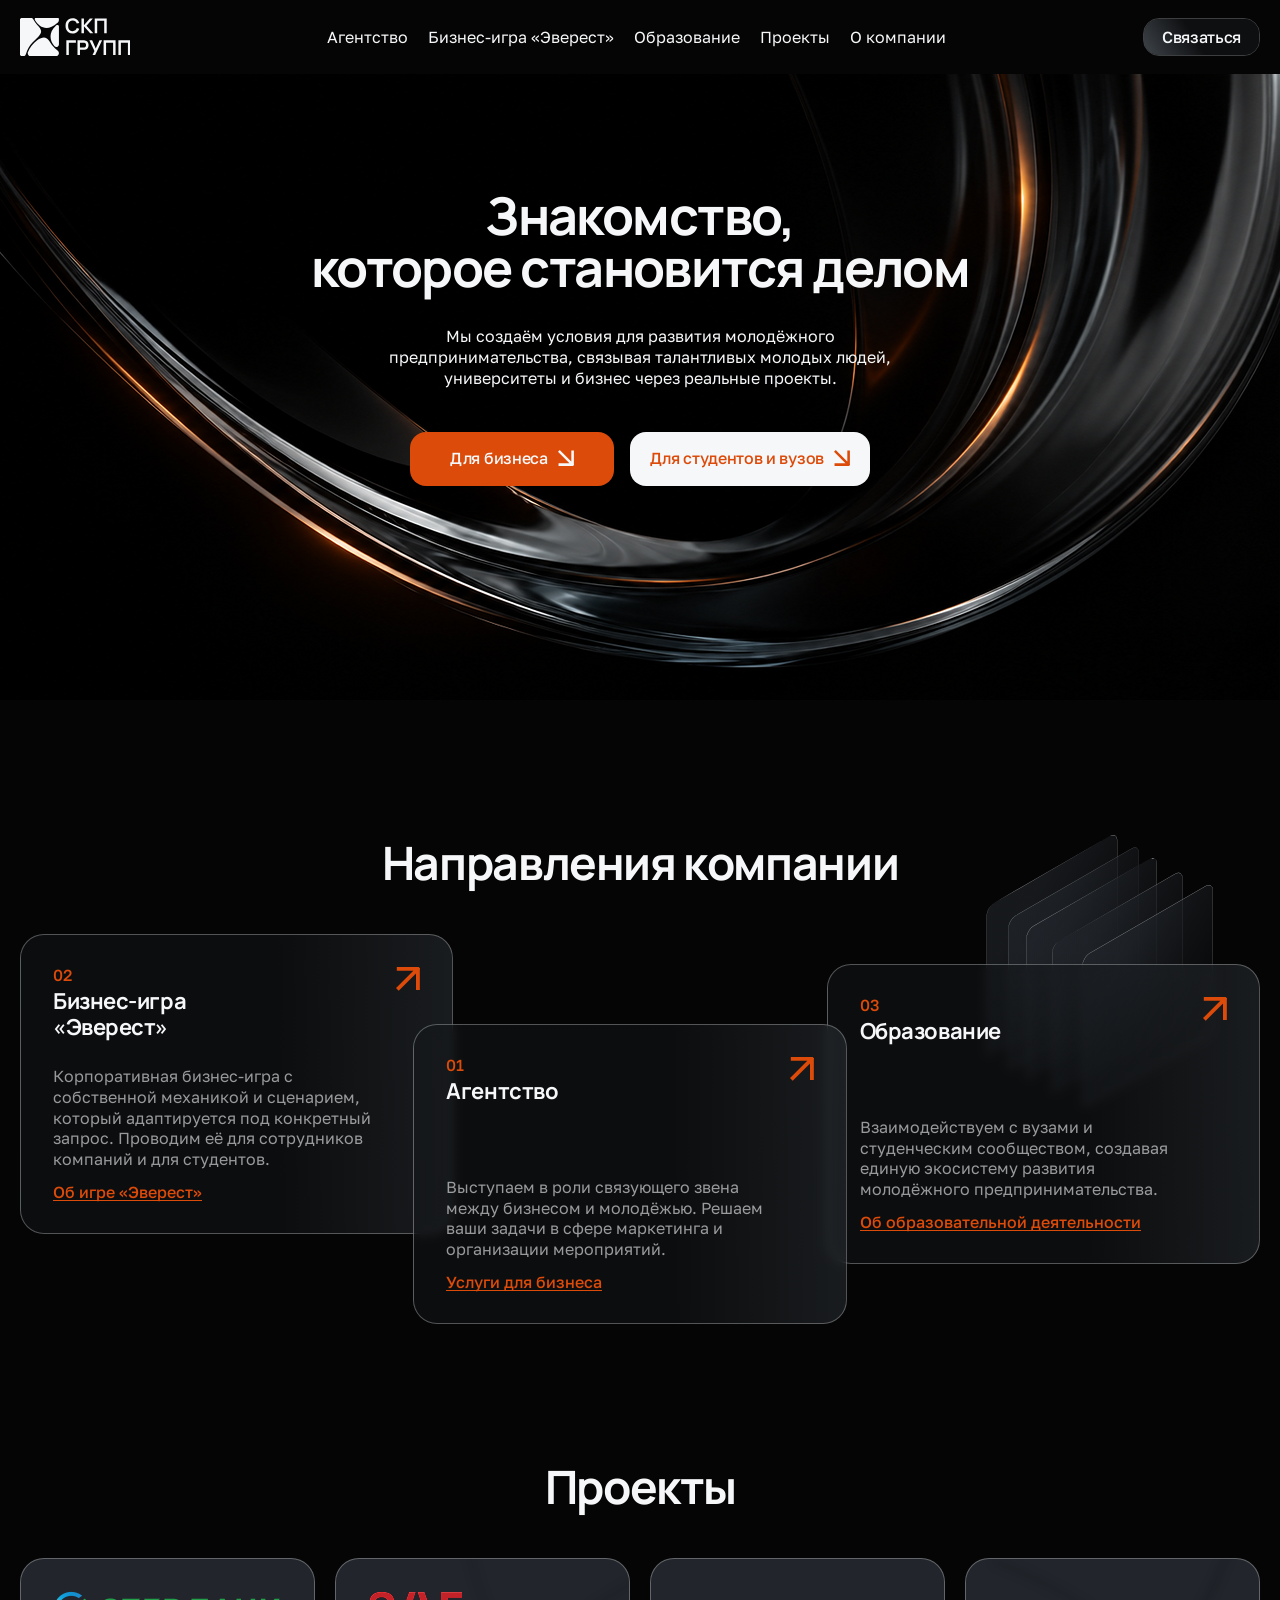
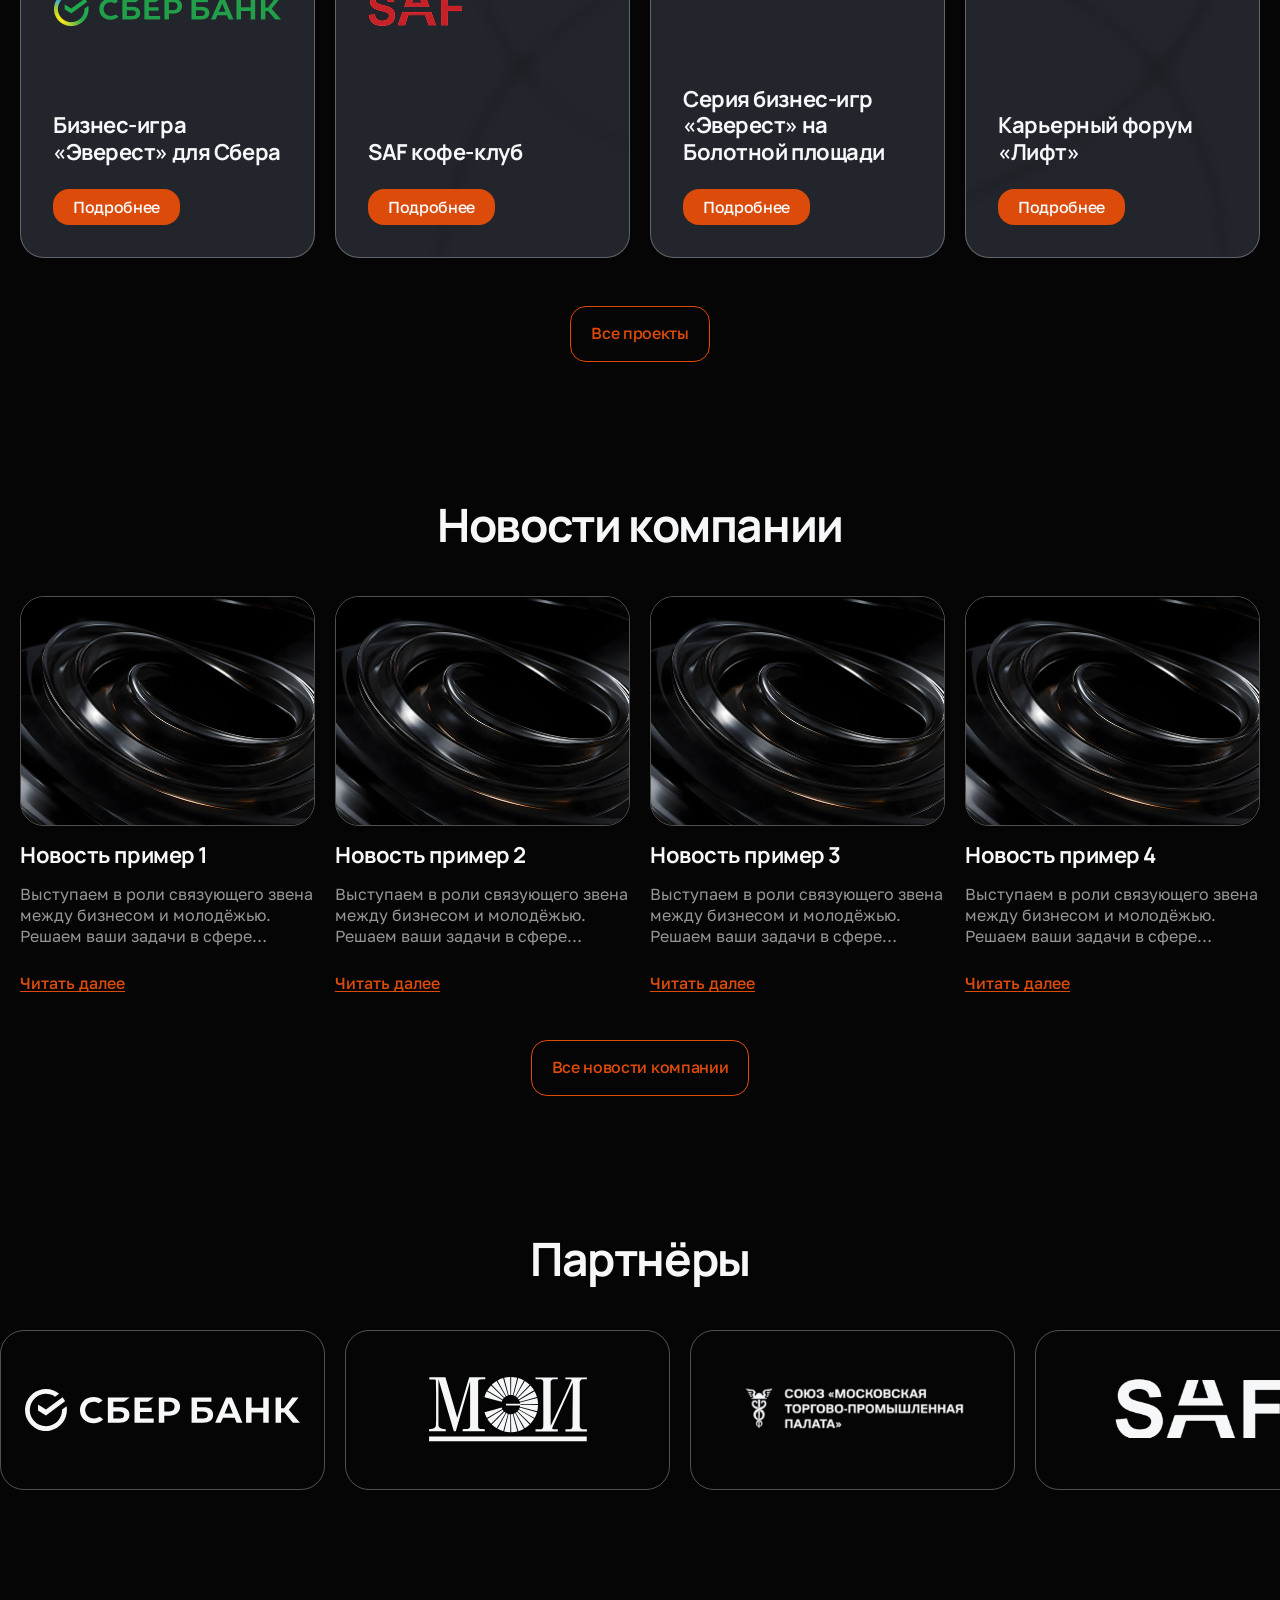
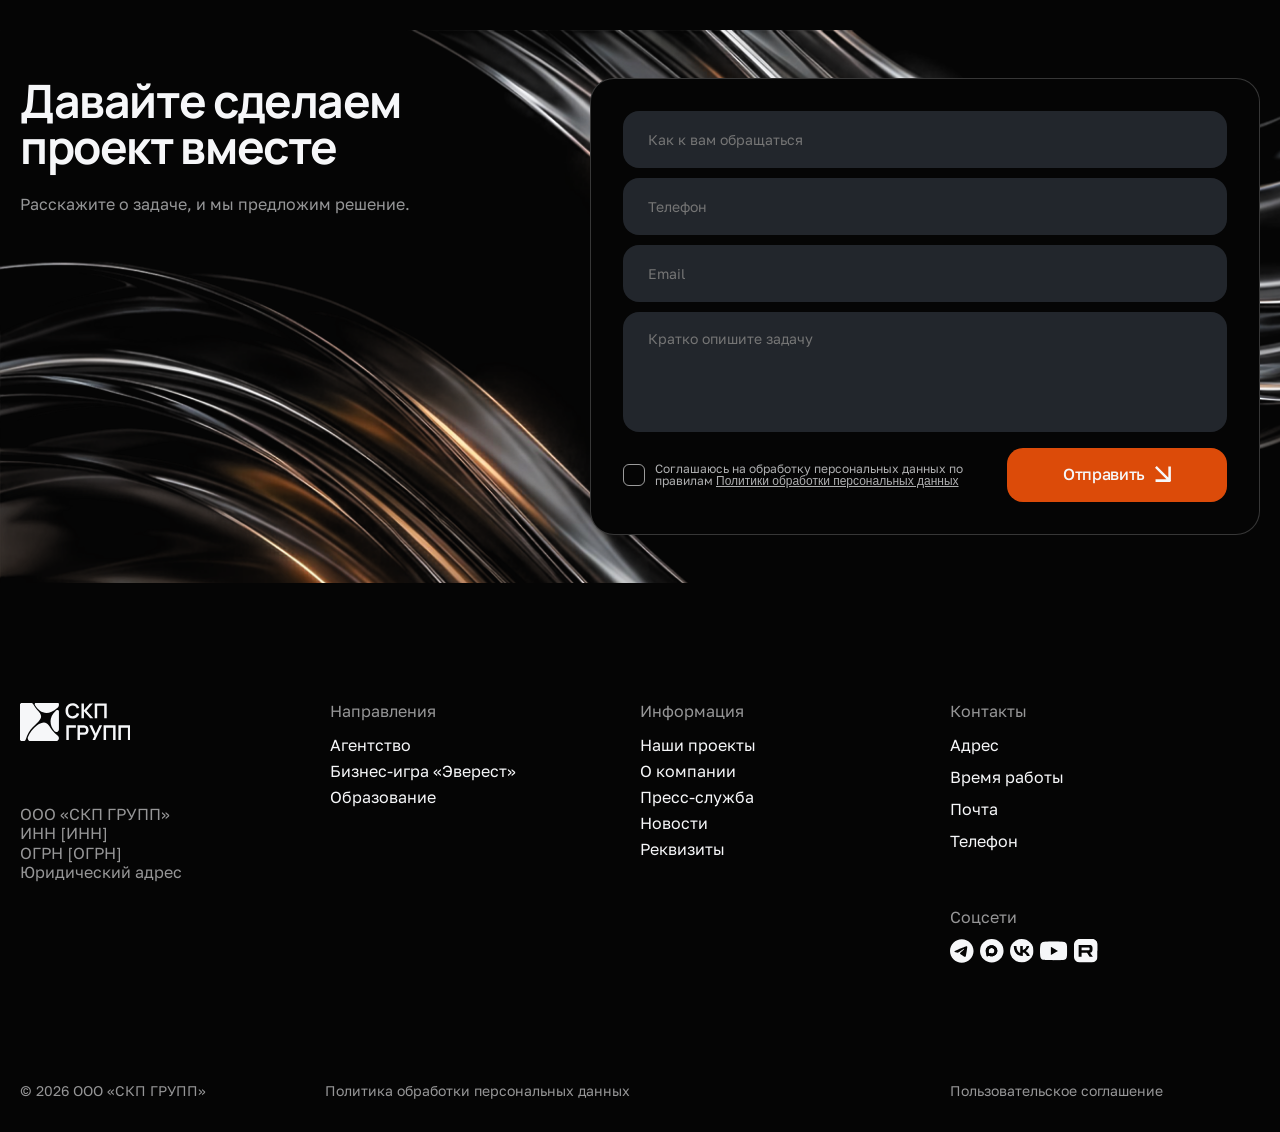
==== index.html @ 504bea9e "Add files via upload" ====
<!doctype html>
<html lang="en">
<head>
    <meta charset="UTF-8">
    <meta name="viewport"
          content="width=device-width, user-scalable=no, initial-scale=1.0, maximum-scale=1.0, minimum-scale=1.0">
    <meta http-equiv="X-UA-Compatible" content="ie=edge">
    <title>СКП ГРУПП</title>
    <link rel="stylesheet" href="./css/style.css">
</head>
<body>
<div class="wrapper">
    <header class="header">
        <div class="container">
            <div class="header-row">
                <a href="./index.html" class="header-logo">
                    <img src="./img/main/logo.svg" alt="">
                </a>
                <nav class="nav header-nav" data-nav-menu>
                    <ul class="nav-menu">
                        <li>
                            <a href="./directions.html">
                                Агентство
                            </a>
                        </li>
                        <li>
                            <a href="./services.html">
                                Бизнес-игра «Эверест»
                            </a>
                        </li>
                        <li>
                            <a href="./projects.html">
                                Образование
                            </a>
                        </li>
                        <li>
                            <a href="./laboratory.html">
                                Проекты
                            </a>
                        </li>
                        <li>
                            <a href="./prices.html">
                                О компании
                            </a>
                        </li>
                    </ul>
                </nav>
                <button class="header__button">
                    Связаться
                </button>
                <button class="header-burger" data-burger-button>
                    <span></span>
                    <span></span>
                    <span></span>
                </button>
            </div>
        </div>
    </header>
    <main class="main home-page">
        <section class="section hero">
            <div class="container">
                <div class="hero-row">
                    <div class="hero-content">
                        <h1 class="hero__title page-title">
                            Знакомство, <br>
                            которое становится делом
                        </h1>
                        <p class="hero__text section-text">
                            Мы создаём условия для развития молодёжного предпринимательства, связывая талантливых молодых людей, университеты и бизнес через реальные проекты.
                        </p>
                        <div class="hero-bottom">
                            <button class="hero-bottom__business button-orange-arrow">
                                Для бизнеса
                            </button>
                            <button class="hero-bottom__student button-white-arrow">
                                Для студентов и вузов
                            </button>
                        </div>
                    </div>
                </div>
            </div>
        </section>
        <section class="section directions">
            <div class="container">
                <div class="directions-row">
                    <div class="directions-decor">
                        <img src="./img/main/directions-decor.svg" alt="">
                    </div>
                    <h2 class="directions__title section-title">
                        Направления компании
                    </h2>
                    <div class="directions-content">
                        <div class="directions-block" data-aos="fade-in" data-aos-duration="1200" data-aos-delay="100">
                            <div class="directions-block__top">
                                <div class="directions-block__head">
                                    <span class="directions-block__number">
                                        02
                                    </span>
                                    <h3 class="directions-block__title">
                                        Бизнес-игра <br> «Эверест»
                                    </h3>
                                </div>
                                <div class="directions-block__arrow">
                                    <img src="./img/icons/arrow-right-top-orange.svg" alt="">
                                </div>
                            </div>
                            <div class="directions-block__bottom">
                                <p class="directions-block__text section-text">
                                    Корпоративная бизнес-игра с собственной механикой и сценарием, который адаптируется под конкретный запрос. Проводим её для сотрудников компаний и для студентов.
                                </p>
                                <a href="#" target="_blank" class="directions-block__link">
                                    Об игре «Эверест»
                                </a>
                            </div>
                        </div>
                        <div class="directions-block" data-aos="fade-in" data-aos-duration="1200" >
                            <div class="directions-block__top">
                                <div class="directions-block__head">
                                    <span class="directions-block__number">
                                        01
                                    </span>
                                    <h3 class="directions-block__title">
                                        Агентство
                                    </h3>
                                </div>
                                <div class="directions-block__arrow">
                                    <img src="./img/icons/arrow-right-top-orange.svg" alt="">
                                </div>
                            </div>
                            <div class="directions-block__bottom">
                                <p class="directions-block__text section-text">
                                    Выступаем в роли связующего звена между бизнесом и молодёжью. Решаем ваши задачи в сфере маркетинга и организации мероприятий.
                                </p>
                                <a href="#" target="_blank" class="directions-block__link">
                                    Услуги для бизнеса
                                </a>
                            </div>
                        </div>
                        <div class="directions-block" data-aos="fade-in" data-aos-duration="1200" data-aos-delay="200">
                            <div class="directions-block__top">
                                <div class="directions-block__head">
                                    <span class="directions-block__number">
                                        03
                                    </span>
                                    <h3 class="directions-block__title">
                                        Образование
                                    </h3>
                                </div>
                                <div class="directions-block__arrow">
                                    <img src="./img/icons/arrow-right-top-orange.svg" alt="">
                                </div>
                            </div>
                            <div class="directions-block__bottom">
                                <p class="directions-block__text section-text">
                                    Взаимодействуем с вузами и студенческим сообществом, создавая единую экосистему развития молодёжного предпринимательства.
                                </p>
                                <a href="#" target="_blank" class="directions-block__link">
                                    Об образовательной деятельности
                                </a>
                            </div>
                        </div>
                    </div>
                </div>
            </div>
        </section>
        <section class="section h-projects">
            <div class="container">
                <div class="h-projects-row">
                    <h2 class="h-projects__title section-title">
                        Проекты
                    </h2>
                    <div class="projects-content">
                        <a href="./project.html" class="projects-block" data-aos="fade-in" data-aos-duration="1200">
                            <div class="projects-block__logo">
                                <img src="./img/main/projects01.png" alt="">
                            </div>
                            <div class="projects-block__content">
                                <h3 class="projects-block__title">
                                    Бизнес-игра «Эверест» для Сбера
                                </h3>
                                <span class="projects-block__link">
                                    Подробнее
                                </span>
                            </div>
                        </a>
                        <a href="./project.html" class="projects-block" data-aos="fade-in" data-aos-duration="1200" data-aos-delay="100">
                            <div class="projects-block__logo">
                                <img src="./img/main/projects02.png" alt="">
                            </div>
                            <div class="projects-block__content">
                                <h3 class="projects-block__title">
                                    SAF кофе-клуб
                                </h3>
                                <span class="projects-block__link">
                                    Подробнее
                                </span>
                            </div>
                        </a>
                        <a href="./project.html" class="projects-block" data-aos="fade-in" data-aos-duration="1200" data-aos-delay="200">
                            <div class="projects-block__content">
                                <h3 class="projects-block__title">
                                    Серия бизнес-игр «Эверест» на Болотной площади
                                </h3>
                                <span class="projects-block__link">
                                    Подробнее
                                </span>
                            </div>
                        </a>
                        <a href="./project.html" class="projects-block" data-aos="fade-in" data-aos-duration="1200" data-aos-delay="300">
                            <div class="projects-block__content">
                                <h3 class="projects-block__title">
                                    Карьерный форум «Лифт»
                                </h3>
                                <span class="projects-block__link">
                                    Подробнее
                                </span>
                            </div>
                        </a>
                    </div>
                    <div class="h-projects-bottom">
                        <a href="./projects.html" class="h-projects-bottom__all button-orange">
                            Все проекты
                        </a>
                    </div>
                </div>
            </div>
        </section>
        <section class="section news">
            <div class="container">
                <div class="news-row">
                    <h2 class="news__title section-title">
                        Новости компании
                    </h2>
                    <div class="news-content">
                        <a href="./article.html" target="_blank" class="news-block" data-aos="fade-in" data-aos-duration="1200">
                            <div class="news-block__img">
                                <img src="./img/main/news01.jpg" alt="">
                            </div>
                            <div class="news-block__content">
                                <h3 class="news-block__title">
                                    Новость пример 1
                                </h3>
                                <p class="news-block__text section-text">
                                    Выступаем в роли связующего звена между бизнесом и молодёжью. Решаем ваши задачи в сфере маркетинга и организации мероприятий.
                                </p>
                                <span class="news-block__link">
                                    Читать далее
                                </span>
                            </div>
                        </a>
                        <a href="./article.html" target="_blank" class="news-block" data-aos="fade-in" data-aos-duration="1200" data-aos-delay="100">
                            <div class="news-block__img">
                                <img src="./img/main/news01.jpg" alt="">
                            </div>
                            <div class="news-block__content">
                                <h3 class="news-block__title">
                                    Новость пример 2
                                </h3>
                                <p class="news-block__text section-text">
                                    Выступаем в роли связующего звена между бизнесом и молодёжью. Решаем ваши задачи в сфере маркетинга и организации мероприятий.
                                </p>
                                <span class="news-block__link">
                                    Читать далее
                                </span>
                            </div>
                        </a>
                        <a href="./article.html" target="_blank" class="news-block" data-aos="fade-in" data-aos-duration="1200" data-aos-delay="200">
                            <div class="news-block__img">
                                <img src="./img/main/news01.jpg" alt="">
                            </div>
                            <div class="news-block__content">
                                <h3 class="news-block__title">
                                    Новость пример 3
                                </h3>
                                <p class="news-block__text section-text">
                                    Выступаем в роли связующего звена между бизнесом и молодёжью. Решаем ваши задачи в сфере маркетинга и организации мероприятий.
                                </p>
                                <span class="news-block__link">
                                    Читать далее
                                </span>
                            </div>
                        </a>
                        <a href="./article.html" target="_blank" class="news-block" data-aos="fade-in" data-aos-duration="1200" data-aos-delay="300">
                            <div class="news-block__img">
                                <img src="./img/main/news01.jpg" alt="">
                            </div>
                            <div class="news-block__content">
                                <h3 class="news-block__title">
                                    Новость пример 4
                                </h3>
                                <p class="news-block__text section-text">
                                    Выступаем в роли связующего звена между бизнесом и молодёжью. Решаем ваши задачи в сфере маркетинга и организации мероприятий.
                                </p>
                                <span class="news-block__link">
                                    Читать далее
                                </span>
                            </div>
                        </a>
                    </div>
                    <a href="./blog.html" class="news-link__all button-orange">
                        Все новости компании
                    </a>
                </div>
            </div>
        </section>
        <section class="section partners">
            <div class="partners-row">
                <h2 class="partners__title section-title">
                    Партнёры
                </h2>
                <div class="partners-content">
                    <div class="partners-line">
                        <div class="partners-block">
                            <img src="./img/main/partners01.svg" alt="">
                        </div>
                        <div class="partners-block">
                            <img src="./img/main/partners02.svg" alt="">
                        </div>
                        <div class="partners-block">
                            <img src="./img/main/partners03.svg" alt="">
                        </div>
                        <div class="partners-block">
                            <img src="./img/main/partners04.svg" alt="">
                        </div>
                        <div class="partners-block">
                            <img src="./img/main/partners01.svg" alt="">
                        </div>
                        <div class="partners-block">
                            <img src="./img/main/partners02.svg" alt="">
                        </div>
                        <div class="partners-block">
                            <img src="./img/main/partners03.svg" alt="">
                        </div>
                        <div class="partners-block">
                            <img src="./img/main/partners04.svg" alt="">
                        </div>
                    </div>
                    <div class="partners-line">
                        <div class="partners-block">
                            <img src="./img/main/partners01.svg" alt="">
                        </div>
                        <div class="partners-block">
                            <img src="./img/main/partners02.svg" alt="">
                        </div>
                        <div class="partners-block">
                            <img src="./img/main/partners03.svg" alt="">
                        </div>
                        <div class="partners-block">
                            <img src="./img/main/partners04.svg" alt="">
                        </div>
                        <div class="partners-block">
                            <img src="./img/main/partners01.svg" alt="">
                        </div>
                        <div class="partners-block">
                            <img src="./img/main/partners02.svg" alt="">
                        </div>
                        <div class="partners-block">
                            <img src="./img/main/partners03.svg" alt="">
                        </div>
                        <div class="partners-block">
                            <img src="./img/main/partners04.svg" alt="">
                        </div>
                    </div>
                </div>
            </div>
        </section>
        <section class="section consultation">
            <div class="container">
                <div class="consultation-row">
                    <div class="consultation-left">
                        <h2 class="consultation-left__title section-title">
                            Давайте сделаем проект вместе
                        </h2>
                        <p class="consultation-left__text section-text">
                            Расскажите о задаче, и мы предложим решение.
                        </p>
                    </div>
                    <div class="consultation-right">
                        <div class="consultation-form">
                            <form action="#">
                                <label class="consultation-form__input">
                                    <input type="text" placeholder="Как к вам обращаться">
                                </label>
                                <label class="consultation-form__input">
                                    <input type="number" placeholder="Телефон">
                                </label>
                                <label class="consultation-form__input">
                                    <input type="email" placeholder="Email">
                                </label>
                                <label class="consultation-form__area">
                                    <textarea placeholder="Кратко опишите задачу"></textarea>
                                </label>
                                <div class="consultation-form__bottom">
                                    <label class="consultation-form__checkbox">
                                        <input type="checkbox" required>
                                        <span class="consultation-form__checkbox-decor">
                                            <svg width="12" height="9" viewBox="0 0 12 9" fill="none" xmlns="http://www.w3.org/2000/svg">
                                                <path d="M0.691406 4.35807L3.89974 7.56641L10.7747 0.691406" stroke="white" stroke-width="1.95556"></path>
                                            </svg>
                                        </span>
                                        <p class="consultation-form__checkbox-text">
                                            Соглашаюсь на обработку персональных данных по правилам <a href="./privacy.html" target="_blank">Политики обработки персональных данных</a>
                                        </p>
                                    </label>
                                    <button class="consultation-form__button button-orange-arrow">
                                        Отправить
                                    </button>
                                </div>
                            </form>
                        </div>
                    </div>
                </div>
            </div>
        </section>
    </main>
    <footer class="footer">
        <div class="container">
            <div class="footer-row">
                <div class="footer-top">
                    <div class="footer-left">
                        <a href="./index.html" class="footer-left__logo">
                            <img src="./img/main/logo.svg" alt="">
                        </a>
                        <div class="footer-left__info">
                            <p>
                                ООО «СКП ГРУПП»
                            </p>
                            <p>
                                ИНН [ИНН]
                            </p>
                            <p>
                                ОГРН [ОГРН]
                            </p>
                            <p>
                                Юридический адрес
                            </p>
                        </div>
                    </div>
                    <div class="footer-menu">
                        <h3 class="footer-menu__title">
                            Направления
                        </h3>
                        <ul class="footer-menu__list">
                            <li>
                                <a href="#">
                                    Агентство
                                </a>
                            </li>
                            <li>
                                <a href="#">
                                    Бизнес-игра «Эверест»
                                </a>
                            </li>
                            <li>
                                <a href="#">
                                    Образование
                                </a>
                            </li>
                        </ul>
                    </div>
                    <div class="footer-menu">
                        <h3 class="footer-menu__title">
                            Информация
                        </h3>
                        <ul class="footer-menu__list">
                            <li>
                                <a href="#">
                                    Наши проекты
                                </a>
                            </li>
                            <li>
                                <a href="#">
                                    О компании
                                </a>
                            </li>
                            <li>
                                <a href="#">
                                    Пресс-служба
                                </a>
                            </li>
                            <li>
                                <a href="#">
                                    Новости
                                </a>
                            </li>
                            <li>
                                <a href="#">
                                    Реквизиты
                                </a>
                            </li>
                        </ul>
                    </div>
                    <div class="footer-right">
                        <div class="footer-contacts">
                            <h3 class="footer-menu__title">
                                Контакты
                            </h3>
                            <div class="footer-contacts__list">
                                <p>
                                    Адрес
                                </p>
                                <p>
                                    Время работы
                                </p>
                                <a href="mailto:">
                                    Почта
                                </a>
                                <a href="tel:">
                                    Телефон
                                </a>
                            </div>
                        </div>
                        <div class="footer-socials">
                            <h3 class="footer-menu__title">
                                Соцсети
                            </h3>
                            <div class="footer-socials__list">
                                <a href="#" class="footer-socials__link">
                                    <svg width="25" height="25" viewBox="0 0 25 25" fill="none" xmlns="http://www.w3.org/2000/svg">
                                        <g clip-path="url(#clip0_42_666)">
                                            <path d="M24.537 12.4384C24.537 19.2142 19.0442 24.707 12.2685 24.707C5.4928 24.707 0 19.2142 0 12.4384C0 5.66272 5.4928 0.169922 12.2685 0.169922C19.0442 0.169922 24.537 5.66272 24.537 12.4384ZM12.7082 9.22708C11.5149 9.72341 9.12996 10.7507 5.55344 12.3089C4.97267 12.5399 4.66843 12.7658 4.64074 12.9867C4.59393 13.3601 5.06149 13.5071 5.69819 13.7073C5.78479 13.7346 5.87453 13.7628 5.96652 13.7927C6.59293 13.9963 7.43557 14.2345 7.87361 14.244C8.27097 14.2526 8.71446 14.0888 9.20409 13.7525C12.5457 11.4968 14.2707 10.3567 14.379 10.3321C14.4554 10.3148 14.5613 10.293 14.633 10.3567C14.7048 10.4205 14.6977 10.5412 14.6901 10.5736C14.6438 10.7711 12.8084 12.4774 11.8587 13.3604C11.5626 13.6357 11.3525 13.8309 11.3096 13.8755C11.2134 13.9754 11.1154 14.0699 11.0212 14.1607C10.4392 14.7217 10.0028 15.1424 11.0454 15.8294C11.5463 16.1596 11.9472 16.4326 12.3472 16.7049C12.784 17.0024 13.2196 17.2991 13.7833 17.6686C13.9269 17.7627 14.064 17.8605 14.1976 17.9557C14.7059 18.3181 15.1626 18.6437 15.7268 18.5917C16.0546 18.5616 16.3933 18.2533 16.5652 17.3339C16.9717 15.1612 17.7706 10.4534 17.9552 8.51351C17.9714 8.34354 17.951 8.12603 17.9347 8.03054C17.9183 7.93505 17.8842 7.799 17.7601 7.69829C17.6131 7.57902 17.3862 7.55387 17.2847 7.55565C16.8232 7.56378 16.1153 7.80995 12.7082 9.22708Z" fill-rule="evenodd" clip-rule="evenodd" fill="#F6F7F9"/>
                                        </g>
                                        <defs>
                                            <clipPath id="clip0_42_666">
                                                <rect width="25" height="25" fill="white"/>
                                            </clipPath>
                                        </defs>
                                    </svg>
                                </a>
                                <a href="#" class="footer-socials__link">
                                    <svg width="25" height="25" viewBox="0 0 25 25" fill="none" xmlns="http://www.w3.org/2000/svg">
                                        <circle cx="12.2685" cy="12.2685" r="12.2685" fill="#F6F7F9"/>
                                        <path d="M12.1358 6.48145C8.81898 6.48145 6.01953 8.96008 6.01953 12.2547C6.01953 13.6158 6.27693 14.5607 6.5074 15.4068L6.51676 15.4412C6.7122 16.1351 6.88464 16.7707 6.88464 17.5229C6.96801 18.5249 8.87933 17.9392 9.48291 17.1898C10.4371 17.8559 10.9861 18.0225 12.1674 18.0225C15.4328 18.0057 18.0677 15.4388 18.0565 12.2853C18.0565 9.08222 15.4554 6.48145 12.1358 6.48145ZM12.2162 9.32923C10.601 9.24874 9.34205 10.3285 9.06326 12.0216C8.83333 13.4233 9.24148 15.1303 9.58925 15.2191C9.75595 15.258 10.1756 14.9304 10.4371 14.6779C10.8696 14.9664 11.3732 15.1397 11.8972 15.1803C13.5709 15.258 15.001 14.0275 15.1134 12.413C15.1788 10.795 13.8902 9.42461 12.2162 9.33201V9.32923Z" fill-rule="evenodd" clip-rule="evenodd" fill="#050505"/>
                                        <path d="M6.01953 12.2547C6.01953 8.96008 8.81898 6.48145 12.1358 6.48145C15.4554 6.48145 18.0565 9.08222 18.0565 12.2853C18.0677 15.4388 15.4328 18.0057 12.1674 18.0225C10.9861 18.0225 10.4371 17.8559 9.48291 17.1898C8.87933 17.9392 6.96801 18.5249 6.88464 17.5229C6.88464 16.7707 6.7122 16.1351 6.51676 15.4412L6.5074 15.4068C6.27693 14.5607 6.01953 13.6158 6.01953 12.2547ZM12.2162 9.32923C10.601 9.24874 9.34205 10.3285 9.06326 12.0216C8.83333 13.4233 9.24148 15.1303 9.58925 15.2191C9.75595 15.258 10.1756 14.9304 10.4371 14.6779C10.8696 14.9664 11.3732 15.1397 11.8972 15.1803C13.5709 15.258 15.001 14.0275 15.1134 12.413C15.1788 10.795 13.8902 9.42461 12.2162 9.33201V9.32923Z" fill="#050505"/>
                                    </svg>
                                </a>
                                <a href="#" class="footer-socials__link">
                                    <svg width="25" height="25" viewBox="0 0 25 25" fill="none" xmlns="http://www.w3.org/2000/svg">
                                        <g clip-path="url(#clip0_42_671)">
                                            <circle cx="12.2685" cy="12.2685" r="12.2685" fill="#F6F7F9"/>
                                            <path d="M3.92578 7.36035C4.06126 13.7975 7.31279 17.6659 13.0135 17.6659H13.3367V13.9831C15.4314 14.1895 17.0154 15.7059 17.6511 17.6659H20.611C19.7981 14.7362 17.6615 13.1166 16.3275 12.4977C17.6615 11.7343 19.5374 9.87742 19.9856 7.36035H17.2967C16.7131 9.40289 14.9833 11.2598 13.3367 11.4351V7.36035H10.6477V14.4989C8.98027 14.0863 6.87513 12.085 6.78133 7.36035H3.92578Z" fill="#050505"/>
                                        </g>
                                        <defs>
                                            <clipPath id="clip0_42_671">
                                                <rect width="24.537" height="24.537" fill="white"/>
                                            </clipPath>
                                        </defs>
                                    </svg>
                                </a>
                                <a href="#" class="footer-socials__link footer-socials__link_yt">
                                    <svg width="29" height="20" viewBox="0 0 29 20" fill="none" xmlns="http://www.w3.org/2000/svg">
                                        <g clip-path="url(#clip0_42_674)">
                                            <path d="M25.1034 0.585003C26.3169 0.911019 27.2769 1.87097 27.6029 3.08447C28.2006 5.29416 28.2187 9.87652 28.2187 9.87652C28.2187 9.87652 28.2187 14.477 27.621 16.6686C27.295 17.8821 26.335 18.842 25.1215 19.1681C22.93 19.7657 14.1093 19.7657 14.1093 19.7657C14.1093 19.7657 5.28874 19.7657 3.09717 19.1681C1.88366 18.842 0.92372 17.8821 0.597701 16.6686C0 14.4589 0 9.87652 0 9.87652C0 9.87652 0 5.29416 0.579588 3.10259C0.905606 1.88908 1.86555 0.929137 3.07906 0.603121C5.27063 0.00541239 14.0912 -0.0126953 14.0912 -0.0126953C14.0912 -0.0126953 22.9118 -0.0126953 25.1034 0.585003ZM18.6012 9.87653L11.2839 14.1148V5.63829L18.6012 9.87653Z" fill-rule="evenodd" clip-rule="evenodd" fill="#F6F7F9"/>
                                        </g>
                                        <defs>
                                            <clipPath id="clip0_42_674">
                                                <rect width="28.2187" height="19.7531" fill="white"/>
                                            </clipPath>
                                        </defs>
                                    </svg>
                                </a>
                                <a href="#" class="footer-socials__link">
                                    <svg width="24" height="24" viewBox="0 0 24 24" fill="none" xmlns="http://www.w3.org/2000/svg">
                                        <g clip-path="url(#clip0_42_676)">
                                            <path d="M5.71899 23.5156H17.7942C20.9524 23.5156 23.5132 20.9547 23.5132 17.7966V5.71899C23.5156 2.5679 20.9641 0.00940623 17.813 0H5.70253C2.55144 0.00940623 0 2.5679 0 5.71899V17.7942C0 20.9547 2.56085 23.5156 5.71899 23.5156Z" fill="#F6F7F9"/>
                                            <path d="M17.8131 0H11.7578C11.7578 6.49265 17.023 11.7578 23.5156 11.7578V5.71899C23.5156 2.5679 20.9642 0.00940623 17.8131 0Z" fill="#F6F7F9"/>
                                            <path d="M14.5258 11.2216H7.57931V8.47267H14.5258C14.9326 8.47267 15.2148 8.54322 15.3559 8.66785C15.497 8.79249 15.5864 9.02059 15.5864 9.35451V10.3422C15.5864 10.6949 15.4994 10.923 15.3559 11.0476C15.2148 11.1699 14.9326 11.2216 14.5258 11.2216ZM15.0032 5.87891H4.63281V17.6367H7.57931V13.8107H13.0091L15.584 17.6367H18.8833L16.0426 13.7942C17.089 13.639 17.5593 13.3169 17.9473 12.7901C18.3353 12.261 18.5305 11.4145 18.5305 10.2881V9.40624C18.5305 8.73605 18.46 8.20695 18.3353 7.80248C18.2107 7.39801 18.0014 7.04528 17.7004 6.72782C17.383 6.42682 17.0302 6.21753 16.6069 6.07644C16.1837 5.94945 15.6546 5.87891 15.0032 5.87891Z" fill="#050505"/>
                                        </g>
                                        <defs>
                                            <clipPath id="clip0_42_676">
                                                <rect width="23.5156" height="23.5156" fill="white"/>
                                            </clipPath>
                                        </defs>
                                    </svg>
                                </a>
                            </div>
                        </div>
                    </div>
                </div>
                <div class="footer-bottom">
                    <p class="footer-bottom__copyright">
                        © 2026 ООО «СКП ГРУПП»
                    </p>
                    <a href="./privacy.html" target="_blank" class="footer-bottom__privacy">
                        Политика обработки персональных данных
                    </a>
                    <a href="./privacy.html" target="_blank" class="footer-bottom__agreement">
                        Пользовательское соглашение
                    </a>
                </div>
            </div>
        </div>
    </footer>
    <div class="modal-bg review-modal" data-modal="review-modal">
        <div class="review-content">
            <button class="reviews-modal__close modal-close" data-modal-close="review-modal">
                <svg xmlns="http://www.w3.org/2000/svg" width="24" height="24" viewBox="0 0 24 24" fill="none">
                    <rect x="4" y="18.1421" width="20" height="2" transform="rotate(-45 4 18.1421)" fill="#1F41FF"/>
                    <rect x="5.63574" y="4.22192" width="20" height="2" transform="rotate(45 5.63574 4.22192)"
                          fill="#1F41FF"/>
                </svg>
            </button>
            <div class="review-block__icon">
                <img src="./img/icons/user.svg" alt="">
            </div>
            <div class="review-block__company">
                <h3>
                    Андрей Колосов
                </h3>
                <p>
                    Главный инженер строительной компании «РегионСтрой»
                </p>
            </div>
            <p class="review-block__info">
                Сотрудничество с компанией «ГлавГеоПроект» оставило исключительно положительное впечатление. Работы по
                инженерным изысканиям были выполнены качественно и в чётко оговорённые сроки. Сотрудничество с компанией
                «ГлавГеоПроект» оставило исключительно положительное впечатление. Работы по инженерным изысканиям были
                выполнены качественно и в чётко оговорённые сроки.
            </p>
            <p class="review-block__city">
                г. Екатеринбург
            </p>
        </div>
    </div>
    <div class="modal-bg feedback-modal" data-modal="feedback-modal">
        <div class="feedback-content">
            <button class="feedback-modal__close modal-close" data-modal-close="feedback-modal">
                <svg xmlns="http://www.w3.org/2000/svg" width="24" height="24" viewBox="0 0 24 24" fill="none">
                    <rect x="4" y="18.1421" width="20" height="2" transform="rotate(-45 4 18.1421)" fill="#1F41FF"/>
                    <rect x="5.63574" y="4.22192" width="20" height="2" transform="rotate(45 5.63574 4.22192)"
                          fill="#1F41FF"/>
                </svg>
            </button>
            <div class="feedback-top">
                <h2 class="feedback-top__title">
                    Оставьте ваши контакты
                </h2>
                <p class="feedback-top__text">
                    Специалист нашей компании свяжется с вами в ближайшее время и уточнит все детали проекта.
                </p>
            </div>
            <div class="feedback-form">
                <form action="#">
                    <label class="form-input form-input__name">
                                    <span class="form-input__text">
                                        Ваше имя
                                    </span>
                        <input type="text">
                    </label>
                    <label class="form-input form-input__phone">
                                    <span class="form-input__flag">
                                        <img src="./img/icons/ru-flag.svg" alt="">
                                    </span>
                        <input type="text" placeholder="+7  ( _ _ _ )  _ _ _  _ _  _ _" data-input-tel>
                    </label>
                    <button class="button-transparent">
                        <span class="button-transparent__arrow">
                                    <svg width="12" height="10" viewBox="0 0 12 10" fill="none"
                                         xmlns="http://www.w3.org/2000/svg">
                                        <path d="M11.9024 4.80372L6.90236 0.637055C6.80664 0.557836 6.66439 0.533695 6.53907 0.57682C6.41439 0.619685 6.33336 0.721143 6.33336 0.833435V1.38898C6.33336 1.46276 6.36851 1.5333 6.43101 1.58539L9.86201 4.44455H1C0.81575 4.44458 0.666656 4.5688 0.666656 4.72234V5.27789C0.666656 5.43143 0.81575 5.55567 1 5.55567H9.86201L6.43101 8.41484C6.36851 8.46692 6.33336 8.53744 6.33336 8.61125V9.16679C6.33336 9.27911 6.41442 9.38054 6.53907 9.42341C6.58042 9.43778 6.6237 9.44458 6.66667 9.44458C6.75326 9.44458 6.83854 9.41638 6.90236 9.3632L11.9024 5.19653C12.0326 5.08802 12.0326 4.91224 11.9024 4.80372Z"
                                              fill="#1F41FF"/>
                                    </svg>
                                </span>
                    </button>
                    <label class="form-checkbox">
                        <input type="checkbox">
                        <p class="form-checkbox__text">
                            Я согласен с <a href="./privacy.html" target="_blank">политикой
                            конфиденциальности данных</a>
                        </p>
                    </label>
                </form>
            </div>
        </div>
    </div>
<!--    После успешной отправки формы добавь класс "fade-out" к блоку "thanks-modal",-->
<!--    чтобы он автоматически исчез через 10 секунд-->
    <div class="modal-bg thanks-modal" data-modal="thanks-modal">
        <div class="thanks-content">
            <button class="thanks-modal__close modal-close" data-modal-close="thanks-modal">
                <svg xmlns="http://www.w3.org/2000/svg" width="24" height="24" viewBox="0 0 24 24" fill="none">
                    <rect x="4" y="18.1421" width="20" height="2" transform="rotate(-45 4 18.1421)" fill="#1F41FF"/>
                    <rect x="5.63574" y="4.22192" width="20" height="2" transform="rotate(45 5.63574 4.22192)"
                          fill="#1F41FF"/>
                </svg>
            </button>
            <div class="thanks__logo">
                <img src="./img/main/logo.svg" alt="">
            </div>
            <h2 class="thanks__title">
                Спасибо что доверились компании главгеотех
            </h2>
            <p class="thanks__text">
                Наш специалист скоро с вами свяжется
            </p>
        </div>
    </div>
</div>
</body>
<script src="./js/aos.js"></script>
<script src="./js/fancybox.umd.js"></script>
<script src="./js/swiper-bundle.min.js"></script>
<script src="./js/app.js"></script>
</html>
---- css/style.css ----
@import "libs/swiper-bundle.min.css";
@import "libs/aos.css";
@import "libs/fancybox.css";
@import "basic/fonts.css";
@import "basic/main.css";
@import "layouts/header.css";
@import "layouts/consultation.css";
@import "layouts/popup.css";
@import "layouts/footer.css";
@import "pages/home.css";
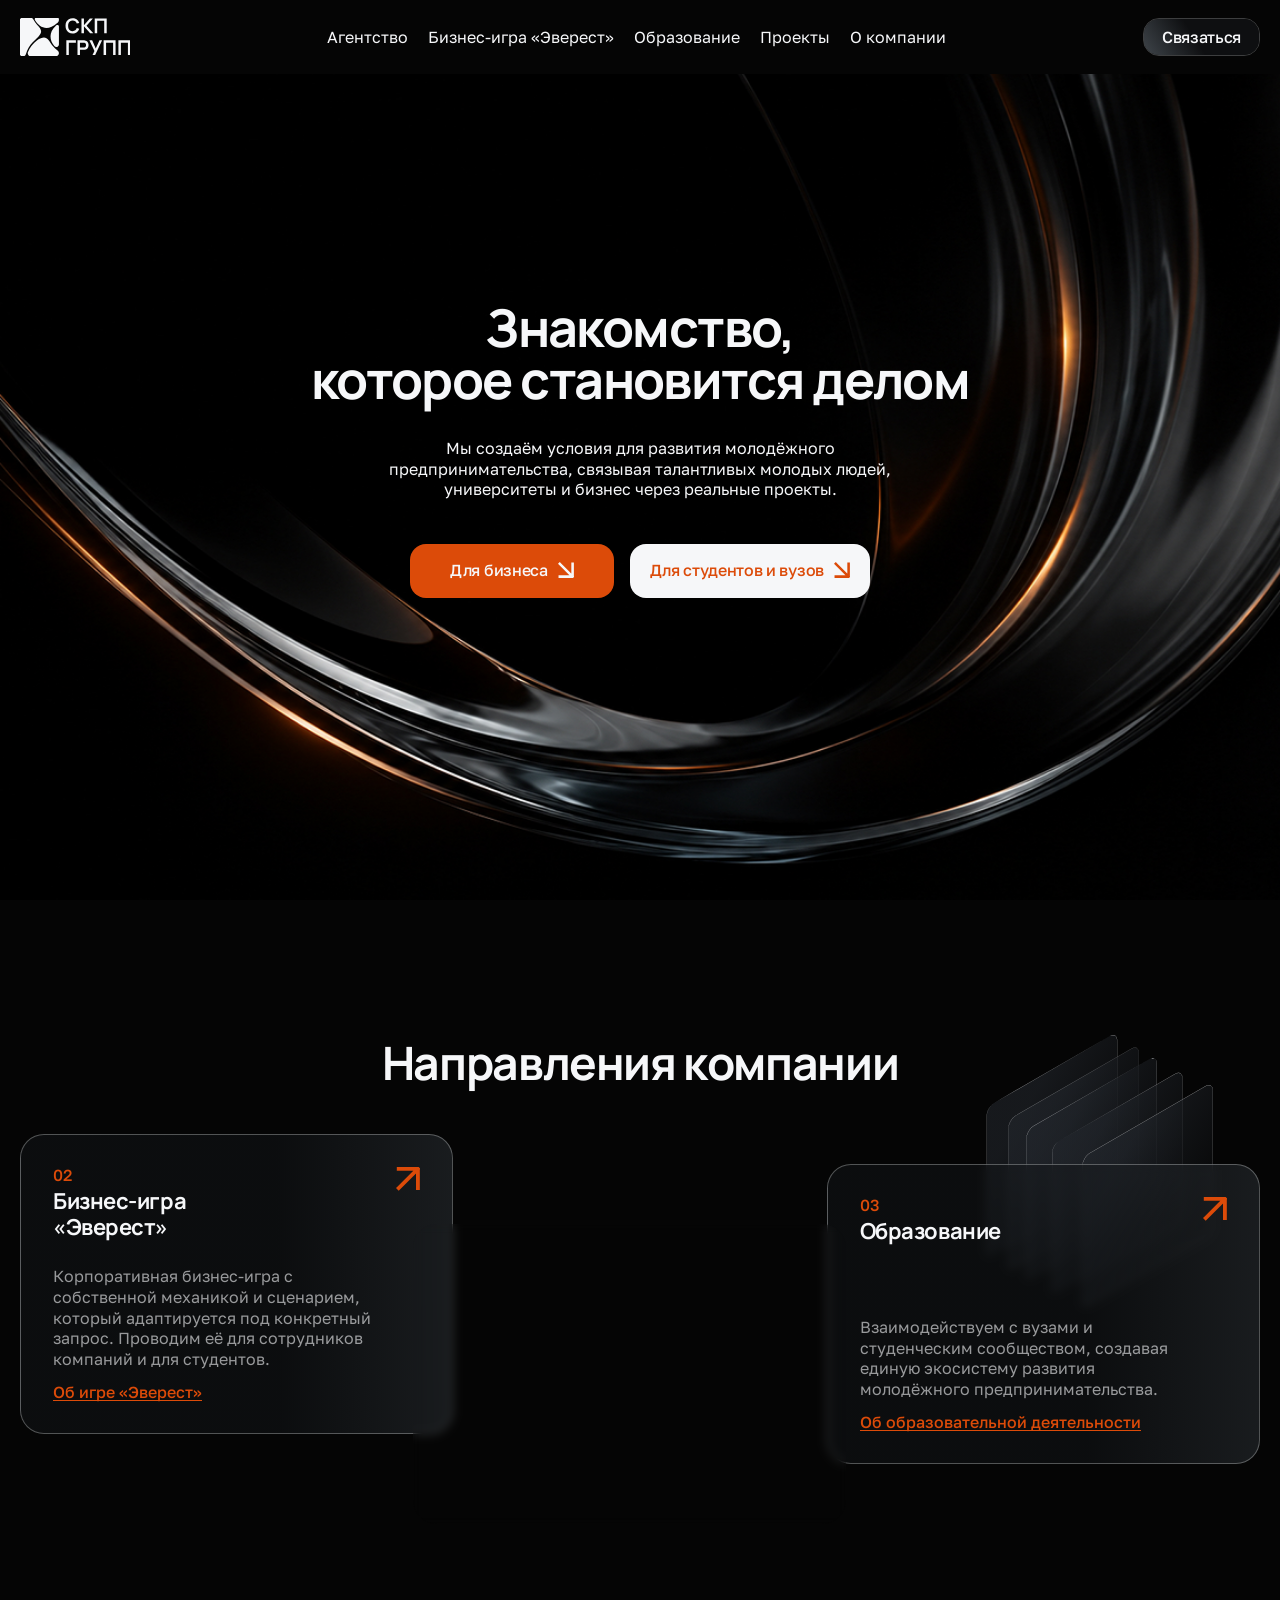
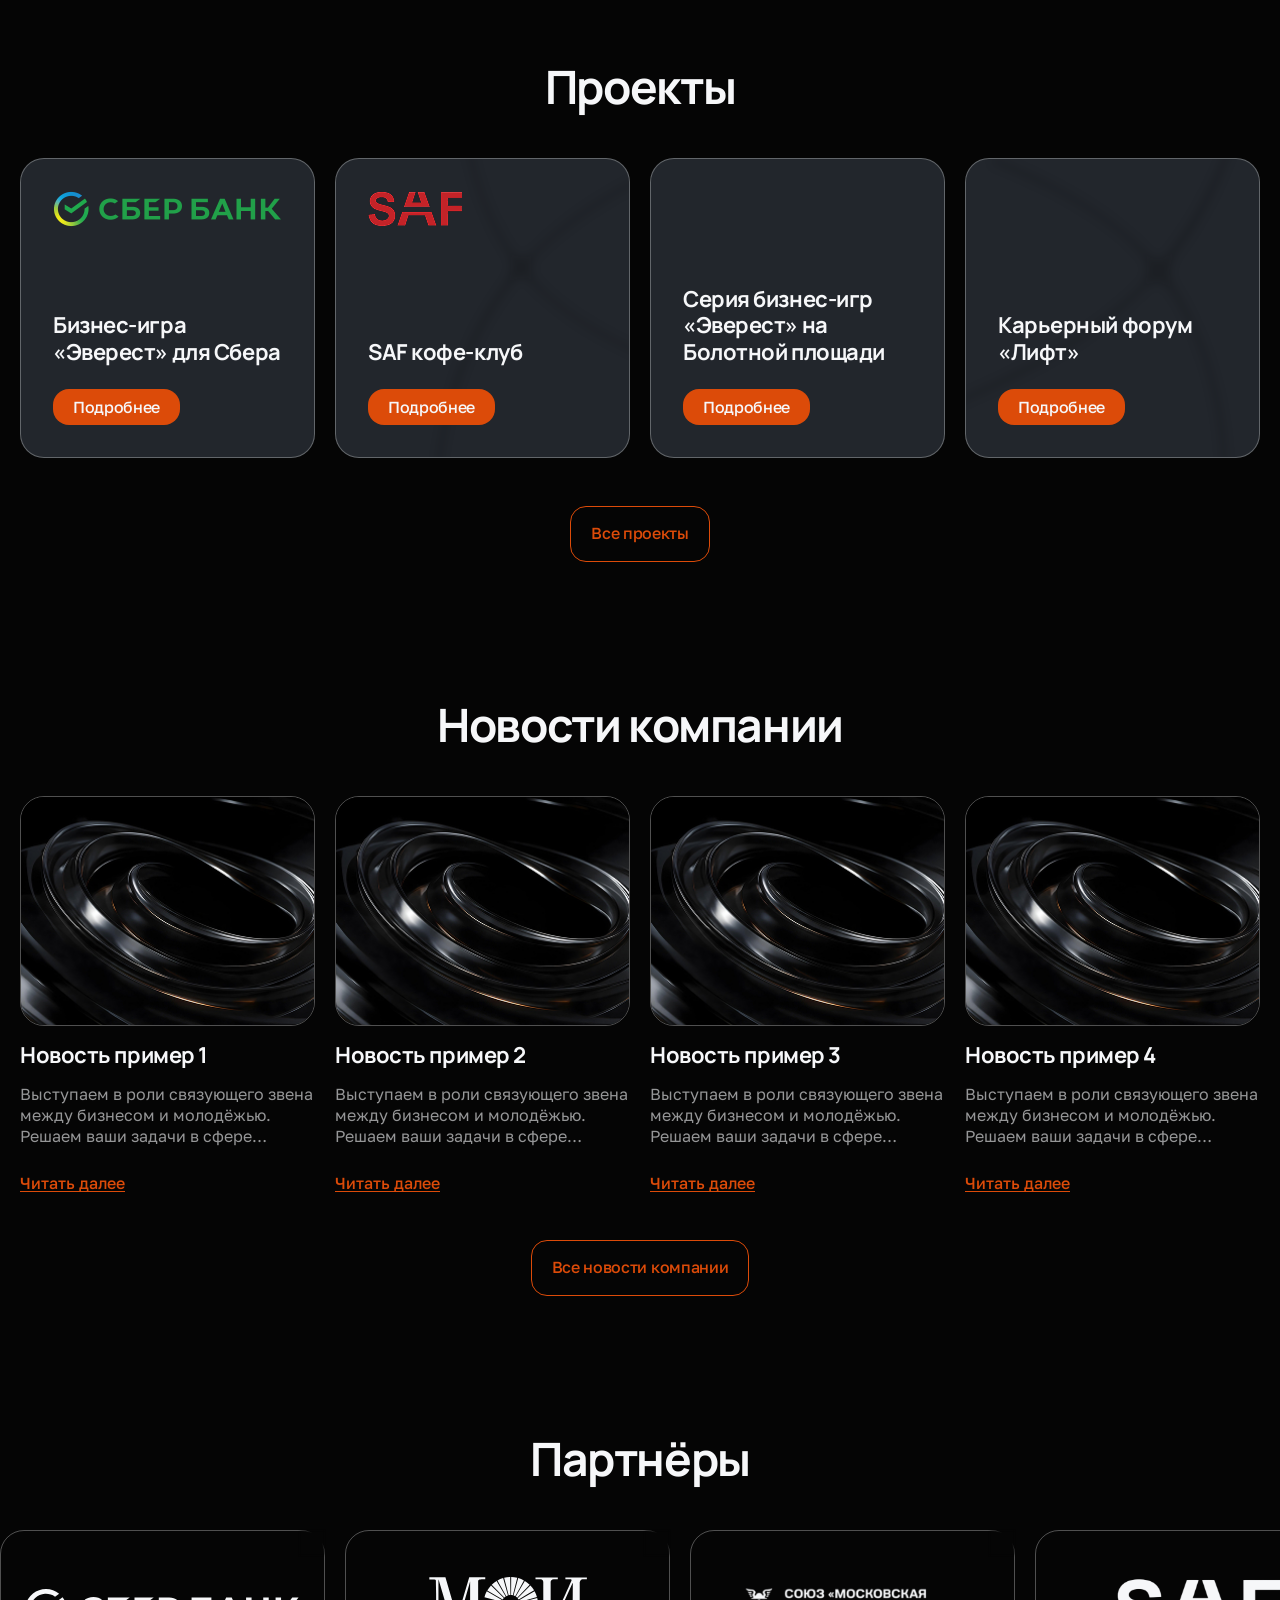
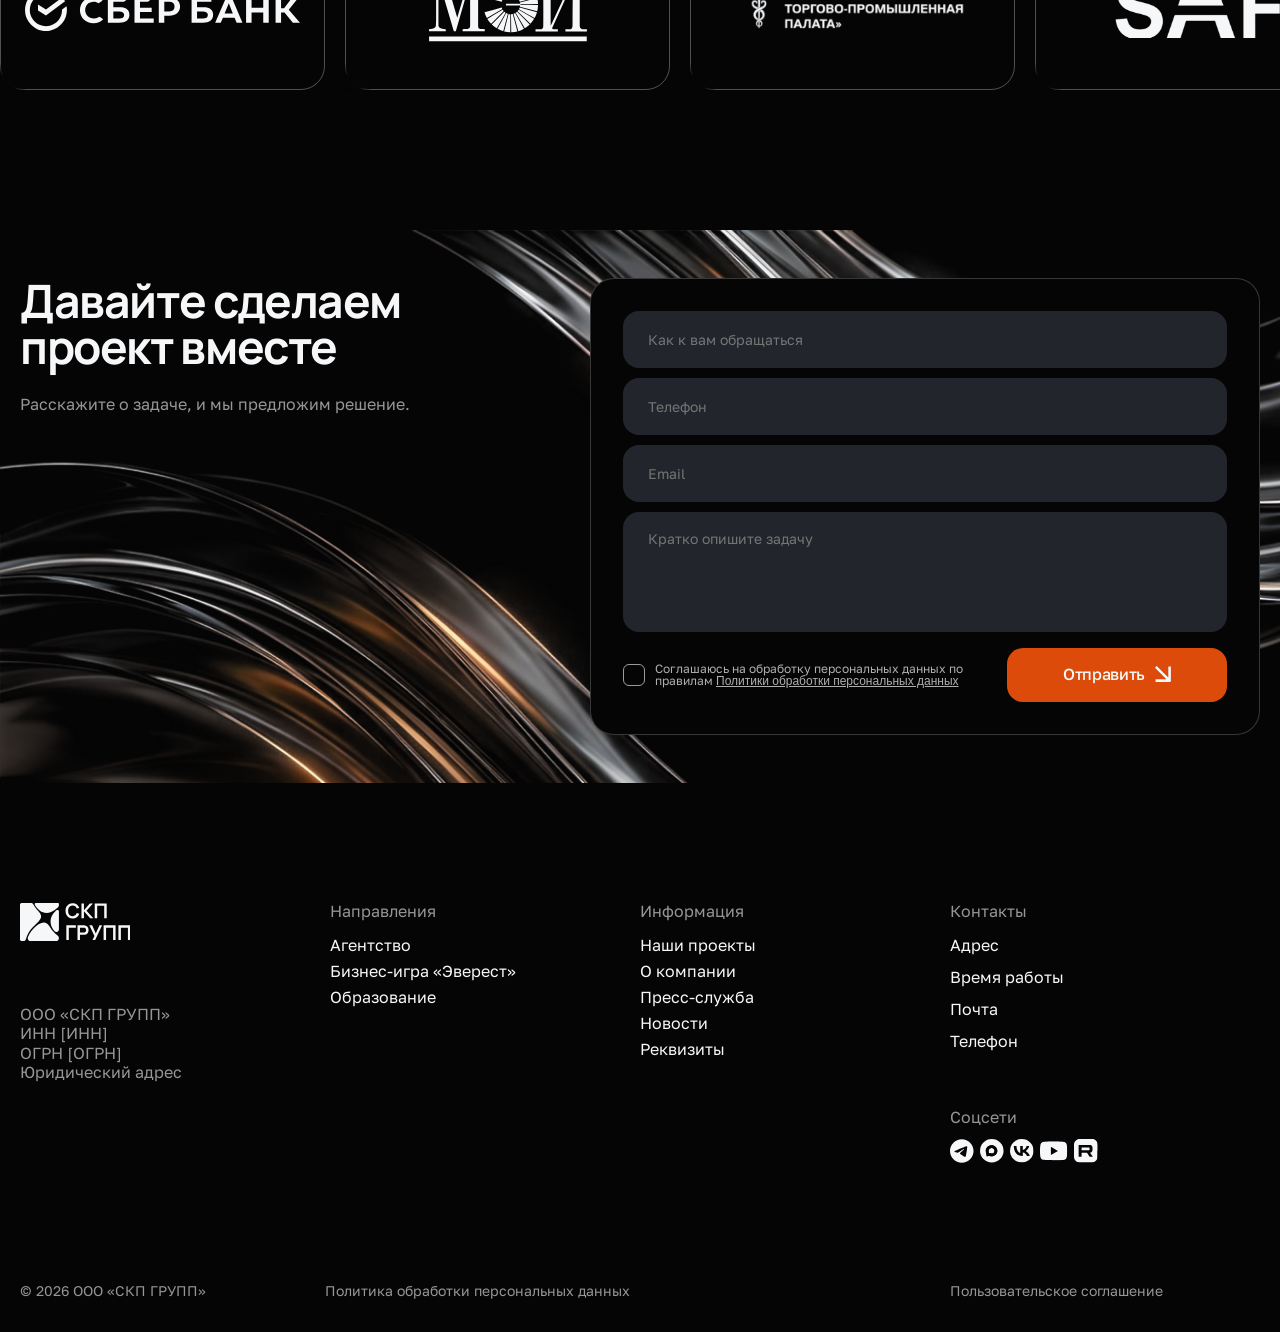
==== commit fcf04167: "Add files via upload" ====
--- a/index.html
+++ b/index.html
@@ -90,7 +90,7 @@
                         Направления компании
                     </h2>
                     <div class="directions-content">
-                        <div class="directions-block" data-aos="fade-in" data-aos-duration="1200" data-aos-delay="100">
+                        <a href="#" class="directions-block" data-aos="fade-in" data-aos-duration="1200" data-aos-delay="100">
                             <div class="directions-block__top">
                                 <div class="directions-block__head">
                                     <span class="directions-block__number">
@@ -108,12 +108,12 @@
                                 <p class="directions-block__text section-text">
                                     Корпоративная бизнес-игра с собственной механикой и сценарием, который адаптируется под конкретный запрос. Проводим её для сотрудников компаний и для студентов.
                                 </p>
-                                <a href="#" target="_blank" class="directions-block__link">
+                                <span class="directions-block__link">
                                     Об игре «Эверест»
-                                </a>
-                            </div>
-                        </div>
-                        <div class="directions-block" data-aos="fade-in" data-aos-duration="1200" >
+                                </span>
+                            </div>
+                        </a>
+                        <a href="#" class="directions-block" data-aos="fade-in" data-aos-duration="1200" >
                             <div class="directions-block__top">
                                 <div class="directions-block__head">
                                     <span class="directions-block__number">
@@ -131,12 +131,12 @@
                                 <p class="directions-block__text section-text">
                                     Выступаем в роли связующего звена между бизнесом и молодёжью. Решаем ваши задачи в сфере маркетинга и организации мероприятий.
                                 </p>
-                                <a href="#" target="_blank" class="directions-block__link">
+                                <span class="directions-block__link">
                                     Услуги для бизнеса
-                                </a>
-                            </div>
-                        </div>
-                        <div class="directions-block" data-aos="fade-in" data-aos-duration="1200" data-aos-delay="200">
+                                </span>
+                            </div>
+                        </a>
+                        <a href="#" class="directions-block" data-aos="fade-in" data-aos-duration="1200" data-aos-delay="200">
                             <div class="directions-block__top">
                                 <div class="directions-block__head">
                                     <span class="directions-block__number">
@@ -154,11 +154,11 @@
                                 <p class="directions-block__text section-text">
                                     Взаимодействуем с вузами и студенческим сообществом, создавая единую экосистему развития молодёжного предпринимательства.
                                 </p>
-                                <a href="#" target="_blank" class="directions-block__link">
+                                <span class="directions-block__link">
                                     Об образовательной деятельности
-                                </a>
-                            </div>
-                        </div>
+                                </span>
+                            </div>
+                        </a>
                     </div>
                 </div>
             </div>
--- a/css/style.css
+++ b/css/style.css
@@ -5,6 +5,8 @@
 @import "basic/main.css";
 @import "layouts/header.css";
 @import "layouts/consultation.css";
+@import "layouts/faq.css";
 @import "layouts/popup.css";
 @import "layouts/footer.css";
 @import "pages/home.css";
+@import "pages/agency.css";
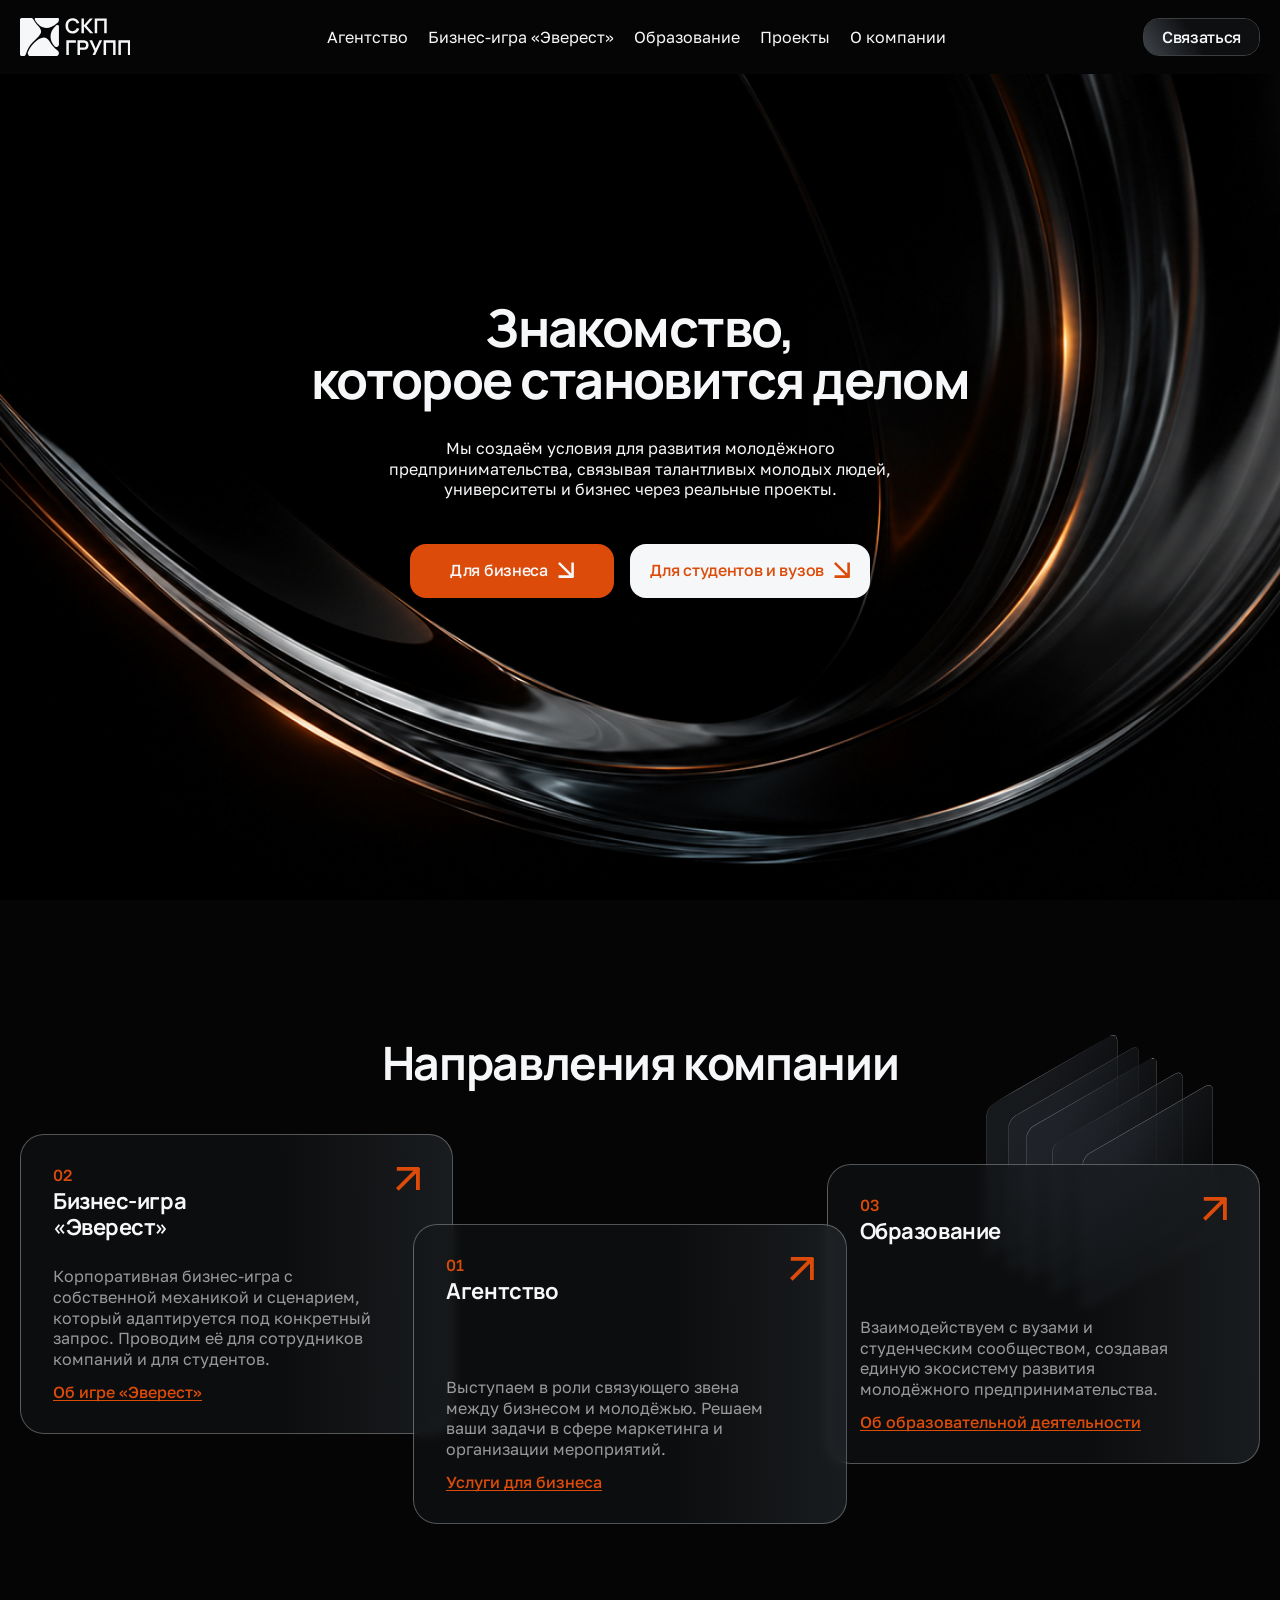
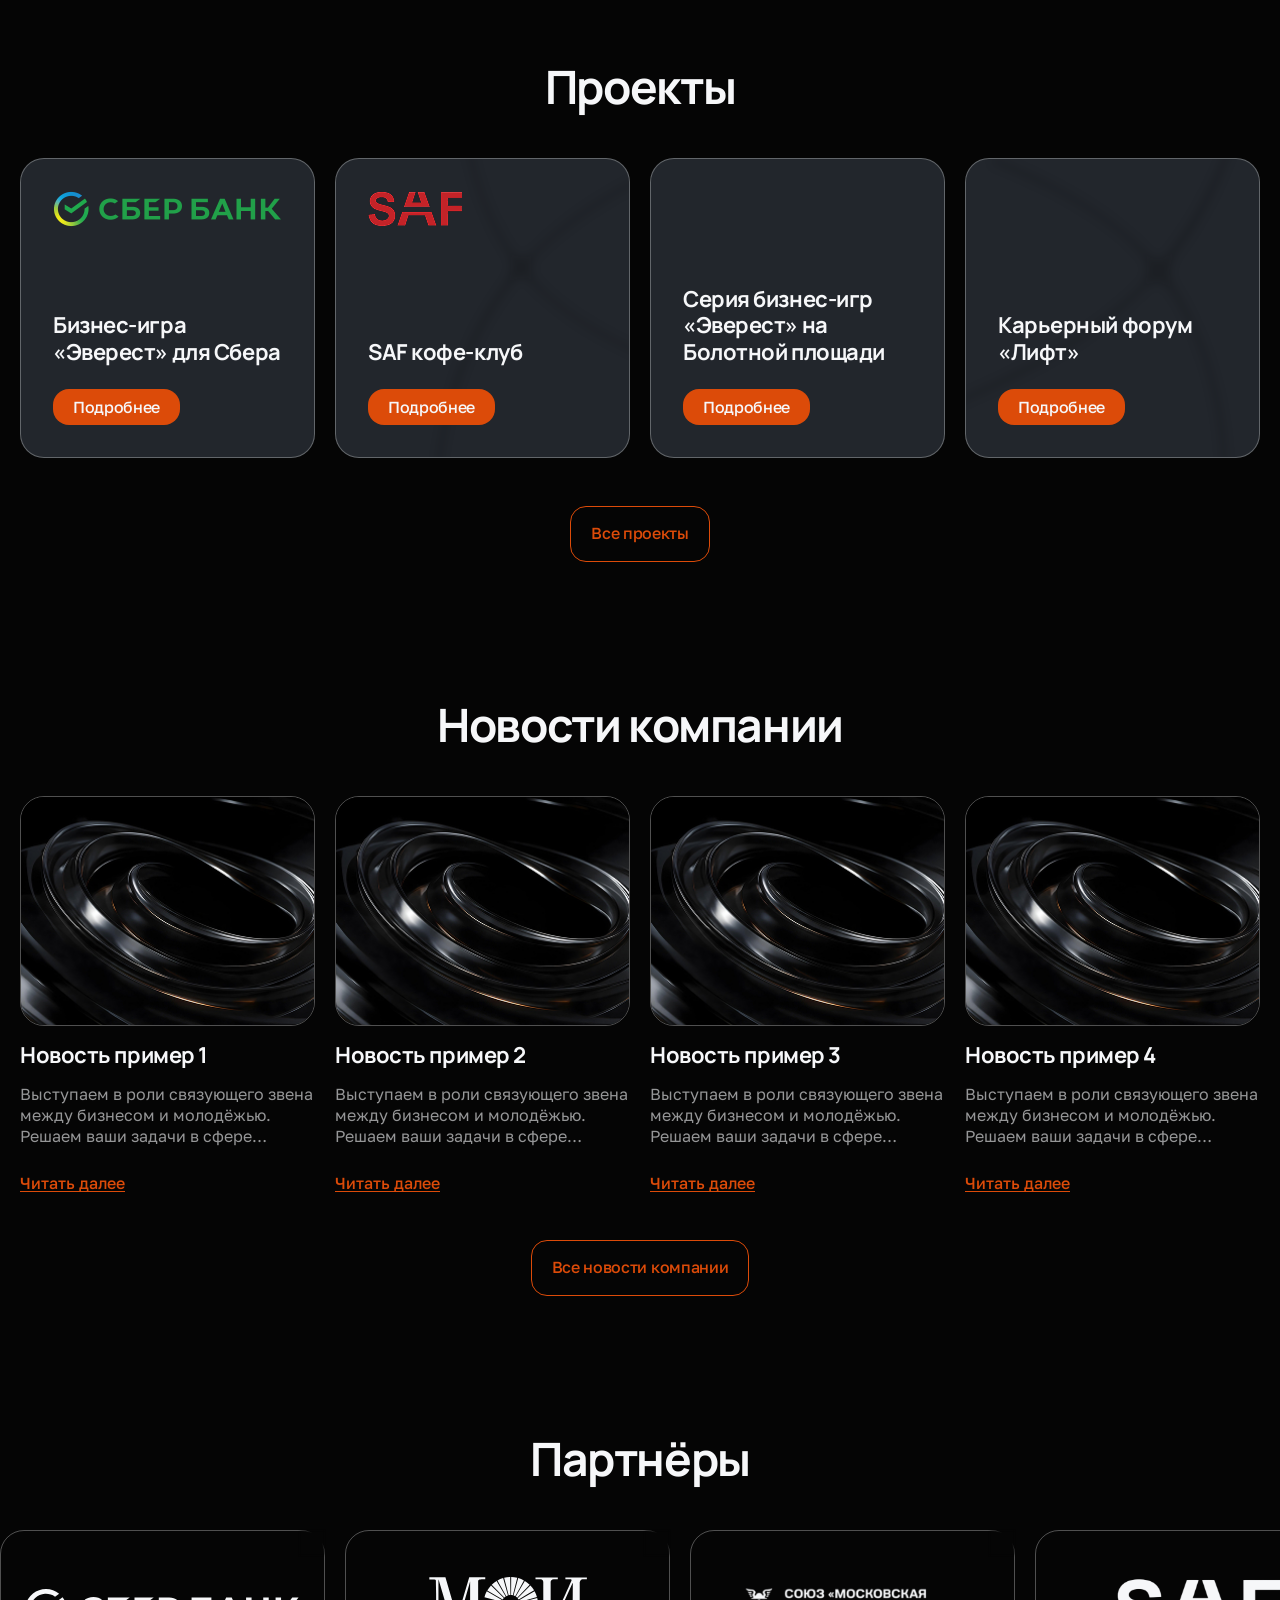
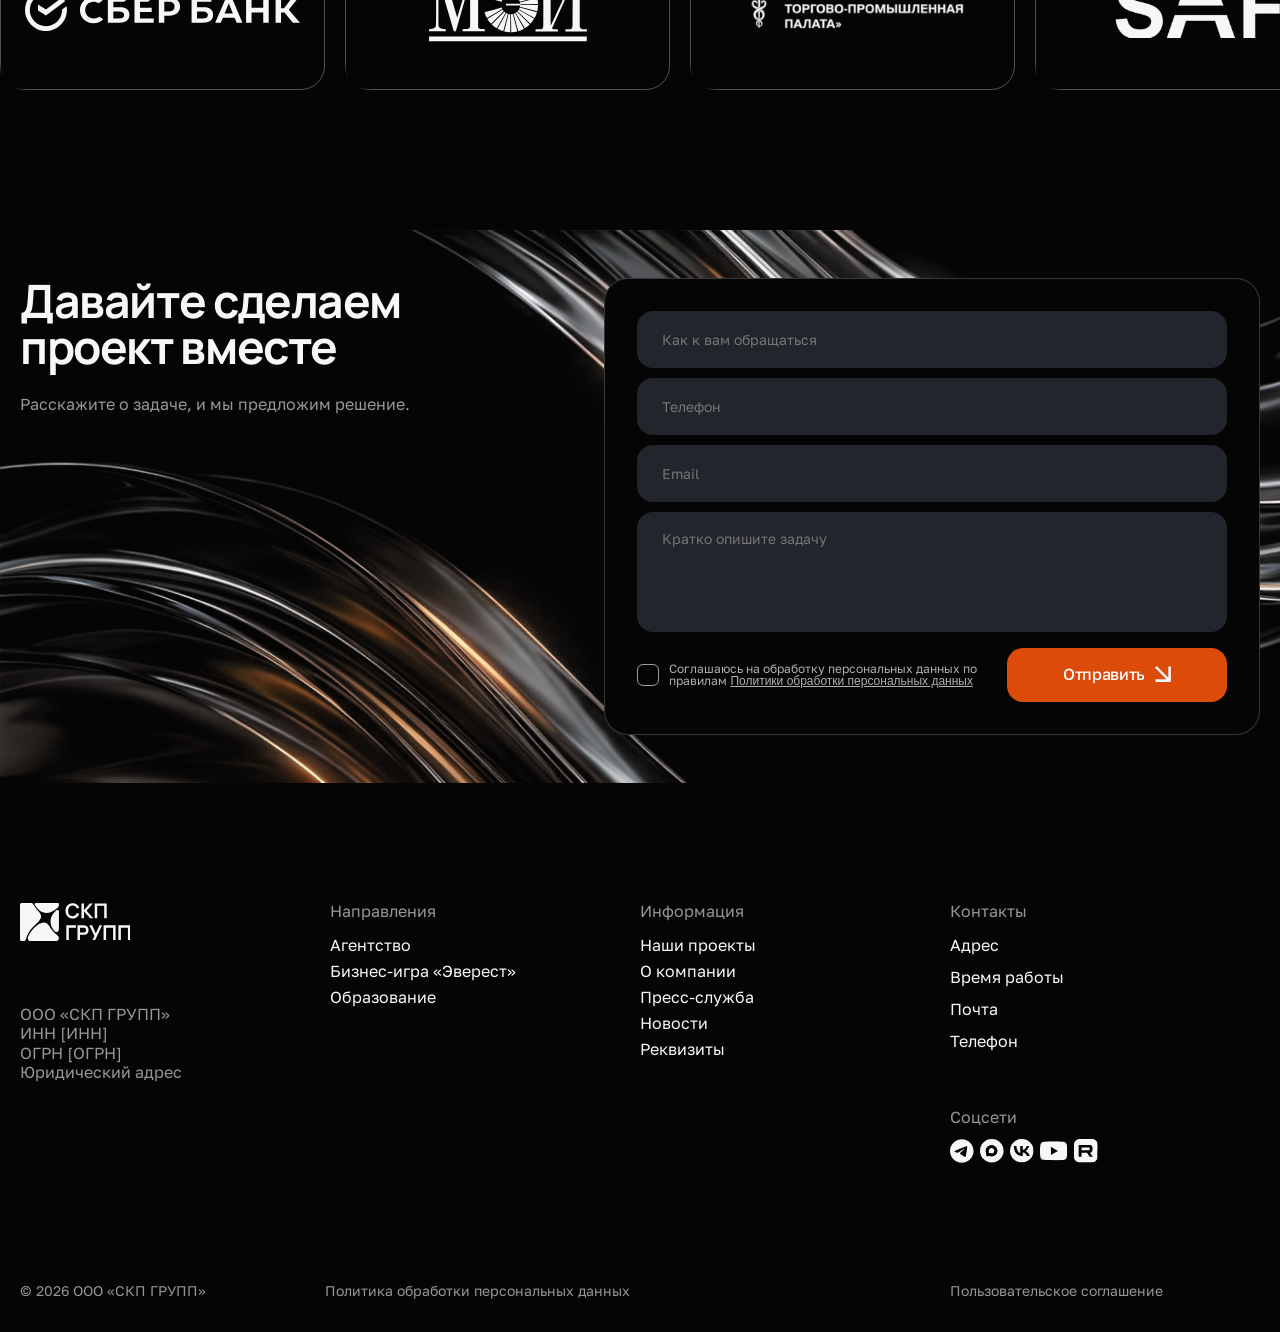
==== commit 8e227634: "Add files via upload" ====
--- a/index.html
+++ b/index.html
@@ -183,7 +183,7 @@
                                 </span>
                             </div>
                         </a>
-                        <a href="./project.html" class="projects-block" data-aos="fade-in" data-aos-duration="1200" data-aos-delay="100">
+                        <a href="./project.html" class="projects-block projects-block_decor01" data-aos="fade-in" data-aos-duration="1200" data-aos-delay="100">
                             <div class="projects-block__logo">
                                 <img src="./img/main/projects02.png" alt="">
                             </div>
@@ -206,7 +206,7 @@
                                 </span>
                             </div>
                         </a>
-                        <a href="./project.html" class="projects-block" data-aos="fade-in" data-aos-duration="1200" data-aos-delay="300">
+                        <a href="./project.html" class="projects-block projects-block_decor02" data-aos="fade-in" data-aos-duration="1200" data-aos-delay="300">
                             <div class="projects-block__content">
                                 <h3 class="projects-block__title">
                                     Карьерный форум «Лифт»
@@ -369,7 +369,7 @@
                 <div class="consultation-row">
                     <div class="consultation-left">
                         <h2 class="consultation-left__title section-title">
-                            Давайте сделаем проект вместе
+                            Давайте сделаем <br> проект вместе
                         </h2>
                         <p class="consultation-left__text section-text">
                             Расскажите о задаче, и мы предложим решение.
--- a/css/style.css
+++ b/css/style.css
@@ -4,9 +4,16 @@
 @import "basic/fonts.css";
 @import "basic/main.css";
 @import "layouts/header.css";
+@import "layouts/breadcrumbs.css";
 @import "layouts/consultation.css";
 @import "layouts/faq.css";
 @import "layouts/popup.css";
 @import "layouts/footer.css";
 @import "pages/home.css";
 @import "pages/agency.css";
+@import "pages/everest.css";
+@import "pages/education.css";
+@import "pages/projects.css";
+@import "pages/project.css";
+@import "pages/blog.css";
+@import "pages/article.css";
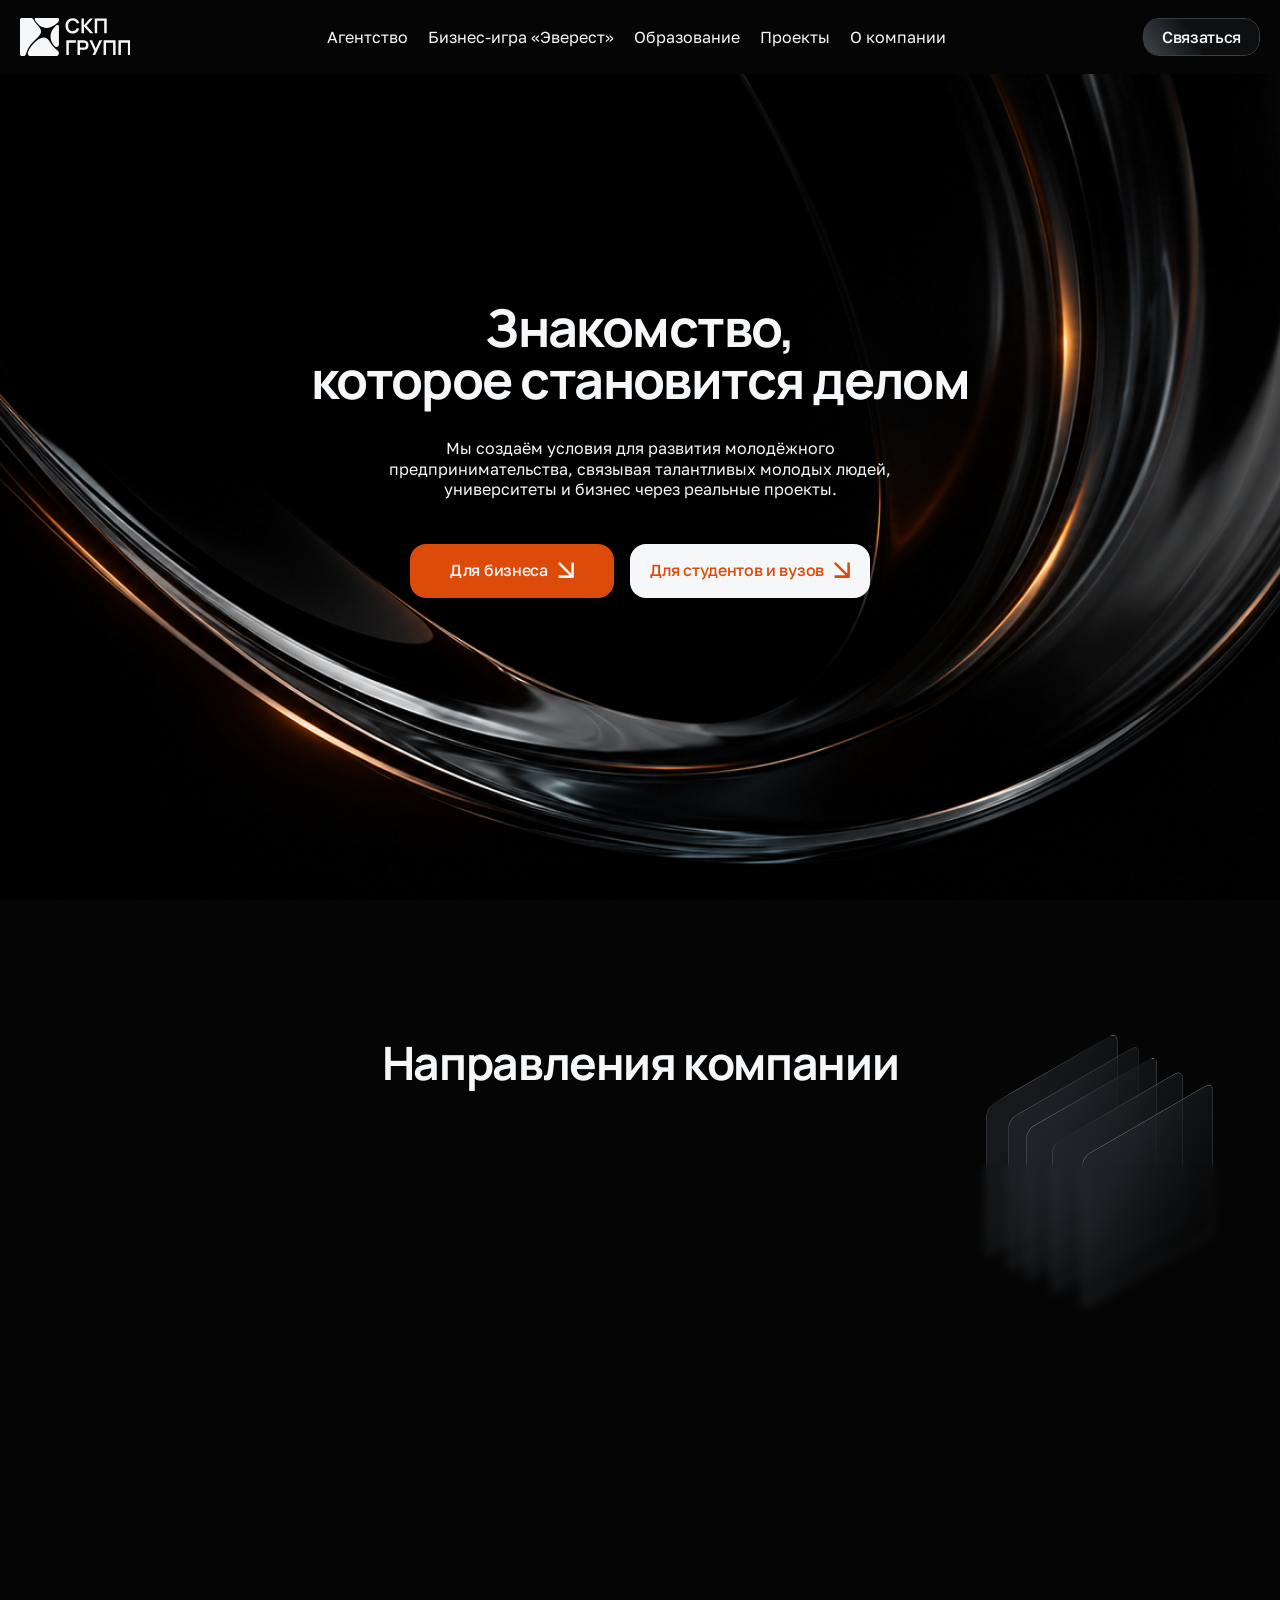
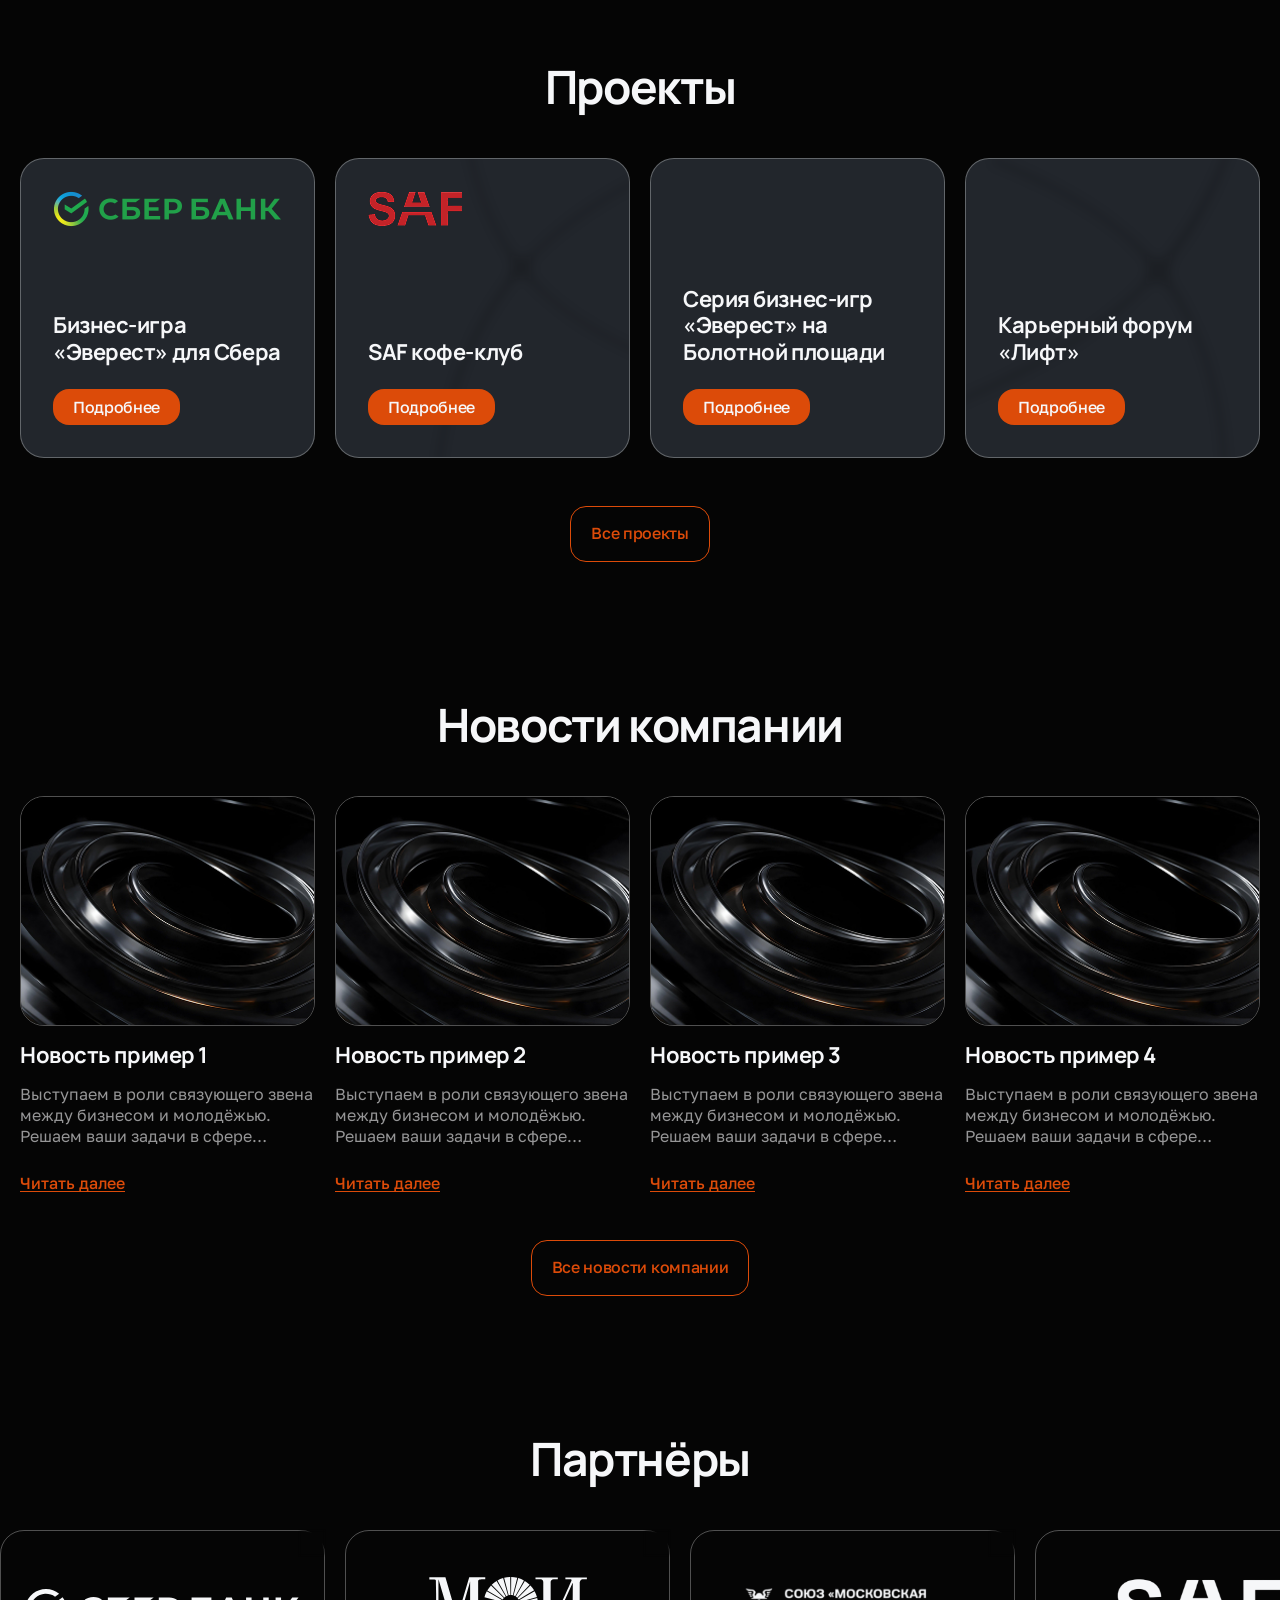
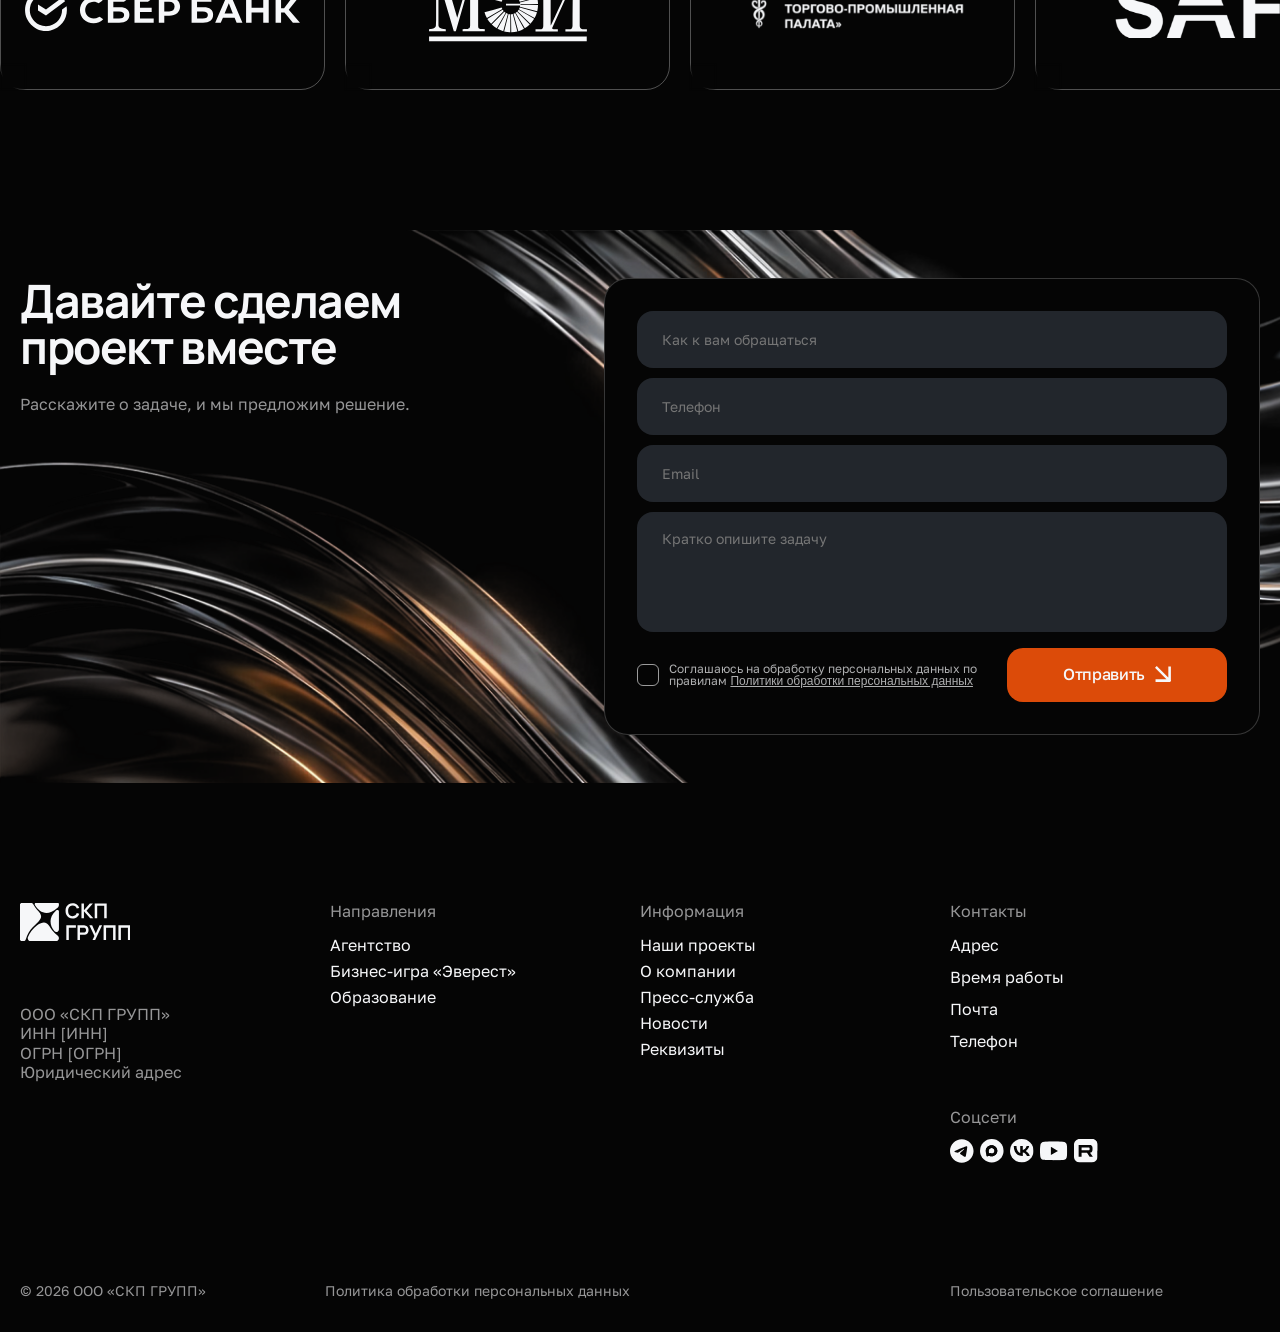
==== commit dafbcd0c: "Add files via upload" ====
--- a/index.html
+++ b/index.html
@@ -13,33 +13,33 @@
     <header class="header">
         <div class="container">
             <div class="header-row">
-                <a href="./index.html" class="header-logo">
+                <a href="/" class="header-logo">
                     <img src="./img/main/logo.svg" alt="">
                 </a>
                 <nav class="nav header-nav" data-nav-menu>
                     <ul class="nav-menu">
                         <li>
-                            <a href="./directions.html">
+                            <a href="./agency">
                                 Агентство
                             </a>
                         </li>
                         <li>
-                            <a href="./services.html">
+                            <a href="./everest">
                                 Бизнес-игра «Эверест»
                             </a>
                         </li>
                         <li>
-                            <a href="./projects.html">
+                            <a href="./education">
                                 Образование
                             </a>
                         </li>
                         <li>
-                            <a href="./laboratory.html">
+                            <a href="./projects">
                                 Проекты
                             </a>
                         </li>
                         <li>
-                            <a href="./prices.html">
+                            <a href="./about">
                                 О компании
                             </a>
                         </li>
@@ -594,105 +594,30 @@
     <div class="modal-bg review-modal" data-modal="review-modal">
         <div class="review-content">
             <button class="reviews-modal__close modal-close" data-modal-close="review-modal">
-                <svg xmlns="http://www.w3.org/2000/svg" width="24" height="24" viewBox="0 0 24 24" fill="none">
-                    <rect x="4" y="18.1421" width="20" height="2" transform="rotate(-45 4 18.1421)" fill="#1F41FF"/>
-                    <rect x="5.63574" y="4.22192" width="20" height="2" transform="rotate(45 5.63574 4.22192)"
-                          fill="#1F41FF"/>
+                <svg xmlns="http://www.w3.org/2000/svg" width="16" height="16" viewBox="0 0 16 16" fill="none">
+                    <path d="M9.4 8L15.7 1.7C16.1 1.3 16.1 0.7 15.7 0.3C15.3 -0.1 14.7 -0.1 14.3 0.3L8 6.6L1.7 0.3C1.3 -0.1 0.7 -0.1 0.3 0.3C-0.0999998 0.7 -0.0999998 1.3 0.3 1.7L6.6 8L0.3 14.3C0.1 14.5 0 14.7 0 15C0 15.6 0.4 16 1 16C1.3 16 1.5 15.9 1.7 15.7L8 9.4L14.3 15.7C14.5 15.9 14.7 16 15 16C15.3 16 15.5 15.9 15.7 15.7C16.1 15.3 16.1 14.7 15.7 14.3L9.4 8Z" fill="#DC4B09"/>
                 </svg>
             </button>
-            <div class="review-block__icon">
-                <img src="./img/icons/user.svg" alt="">
-            </div>
-            <div class="review-block__company">
-                <h3>
-                    Андрей Колосов
-                </h3>
-                <p>
-                    Главный инженер строительной компании «РегионСтрой»
-                </p>
-            </div>
-            <p class="review-block__info">
-                Сотрудничество с компанией «ГлавГеоПроект» оставило исключительно положительное впечатление. Работы по
-                инженерным изысканиям были выполнены качественно и в чётко оговорённые сроки. Сотрудничество с компанией
-                «ГлавГеоПроект» оставило исключительно положительное впечатление. Работы по инженерным изысканиям были
-                выполнены качественно и в чётко оговорённые сроки.
-            </p>
-            <p class="review-block__city">
-                г. Екатеринбург
-            </p>
-        </div>
-    </div>
-    <div class="modal-bg feedback-modal" data-modal="feedback-modal">
-        <div class="feedback-content">
-            <button class="feedback-modal__close modal-close" data-modal-close="feedback-modal">
-                <svg xmlns="http://www.w3.org/2000/svg" width="24" height="24" viewBox="0 0 24 24" fill="none">
-                    <rect x="4" y="18.1421" width="20" height="2" transform="rotate(-45 4 18.1421)" fill="#1F41FF"/>
-                    <rect x="5.63574" y="4.22192" width="20" height="2" transform="rotate(45 5.63574 4.22192)"
-                          fill="#1F41FF"/>
-                </svg>
-            </button>
-            <div class="feedback-top">
-                <h2 class="feedback-top__title">
-                    Оставьте ваши контакты
-                </h2>
-                <p class="feedback-top__text">
-                    Специалист нашей компании свяжется с вами в ближайшее время и уточнит все детали проекта.
-                </p>
-            </div>
-            <div class="feedback-form">
-                <form action="#">
-                    <label class="form-input form-input__name">
-                                    <span class="form-input__text">
-                                        Ваше имя
-                                    </span>
-                        <input type="text">
-                    </label>
-                    <label class="form-input form-input__phone">
-                                    <span class="form-input__flag">
-                                        <img src="./img/icons/ru-flag.svg" alt="">
-                                    </span>
-                        <input type="text" placeholder="+7  ( _ _ _ )  _ _ _  _ _  _ _" data-input-tel>
-                    </label>
-                    <button class="button-transparent">
-                        <span class="button-transparent__arrow">
-                                    <svg width="12" height="10" viewBox="0 0 12 10" fill="none"
-                                         xmlns="http://www.w3.org/2000/svg">
-                                        <path d="M11.9024 4.80372L6.90236 0.637055C6.80664 0.557836 6.66439 0.533695 6.53907 0.57682C6.41439 0.619685 6.33336 0.721143 6.33336 0.833435V1.38898C6.33336 1.46276 6.36851 1.5333 6.43101 1.58539L9.86201 4.44455H1C0.81575 4.44458 0.666656 4.5688 0.666656 4.72234V5.27789C0.666656 5.43143 0.81575 5.55567 1 5.55567H9.86201L6.43101 8.41484C6.36851 8.46692 6.33336 8.53744 6.33336 8.61125V9.16679C6.33336 9.27911 6.41442 9.38054 6.53907 9.42341C6.58042 9.43778 6.6237 9.44458 6.66667 9.44458C6.75326 9.44458 6.83854 9.41638 6.90236 9.3632L11.9024 5.19653C12.0326 5.08802 12.0326 4.91224 11.9024 4.80372Z"
-                                              fill="#1F41FF"/>
-                                    </svg>
-                                </span>
-                    </button>
-                    <label class="form-checkbox">
-                        <input type="checkbox">
-                        <p class="form-checkbox__text">
-                            Я согласен с <a href="./privacy.html" target="_blank">политикой
-                            конфиденциальности данных</a>
+            <div class="reviews-block">
+                <div class="reviews-block__head">
+                    <div class="reviews-block__avatar" data-reviews-avatar-modal>
+                        <img src="./img/main/reviews01.jpg" alt="">
+                    </div>
+                    <div class="reviews-block__author">
+                        <p class="reviews-block__name" data-reviews-name-modal>
+                            Иванова Анна
                         </p>
-                    </label>
-                </form>
-            </div>
-        </div>
-    </div>
-<!--    После успешной отправки формы добавь класс "fade-out" к блоку "thanks-modal",-->
-<!--    чтобы он автоматически исчез через 10 секунд-->
-    <div class="modal-bg thanks-modal" data-modal="thanks-modal">
-        <div class="thanks-content">
-            <button class="thanks-modal__close modal-close" data-modal-close="thanks-modal">
-                <svg xmlns="http://www.w3.org/2000/svg" width="24" height="24" viewBox="0 0 24 24" fill="none">
-                    <rect x="4" y="18.1421" width="20" height="2" transform="rotate(-45 4 18.1421)" fill="#1F41FF"/>
-                    <rect x="5.63574" y="4.22192" width="20" height="2" transform="rotate(45 5.63574 4.22192)"
-                          fill="#1F41FF"/>
-                </svg>
-            </button>
-            <div class="thanks__logo">
-                <img src="./img/main/logo.svg" alt="">
-            </div>
-            <h2 class="thanks__title">
-                Спасибо что доверились компании главгеотех
-            </h2>
-            <p class="thanks__text">
-                Наш специалист скоро с вами свяжется
-            </p>
+                        <p class="reviews-block__role" data-reviews-role-modal>
+                            Участник
+                        </p>
+                    </div>
+                </div>
+                <div class="reviews-block__content">
+                    <p class="reviews-block__text section-text" data-reviews-text-modal>
+                        Корпоративная бизнес-игра с собственной механикой и сценарием, который адаптируется под конкретный запрос. Проводим её для сотрудников компаний и для студентов. Корпоративная бизнес-игра с собственной механикой и сценарием, который адаптируется под конкретный запрос. Проводим её для сотрудников компаний и для студентов. Корпоративная бизнес-игра с собственной механикой и сценарием, который адаптируется под конкретный запрос. Проводим её для сотрудников компаний и для студентов. Корпоративная бизнес-игра с собственной механикой и сценарием, который адаптируется под конкретный запрос. Проводим её для сотрудников компаний и для студентов.
+                    </p>
+                </div>
+            </div>
         </div>
     </div>
 </div>
--- a/css/style.css
+++ b/css/style.css
@@ -13,7 +13,10 @@
 @import "pages/agency.css";
 @import "pages/everest.css";
 @import "pages/education.css";
+@import "pages/about.css";
 @import "pages/projects.css";
 @import "pages/project.css";
 @import "pages/blog.css";
 @import "pages/article.css";
+@import "pages/privacy.css";
+@import "pages/404.css";
